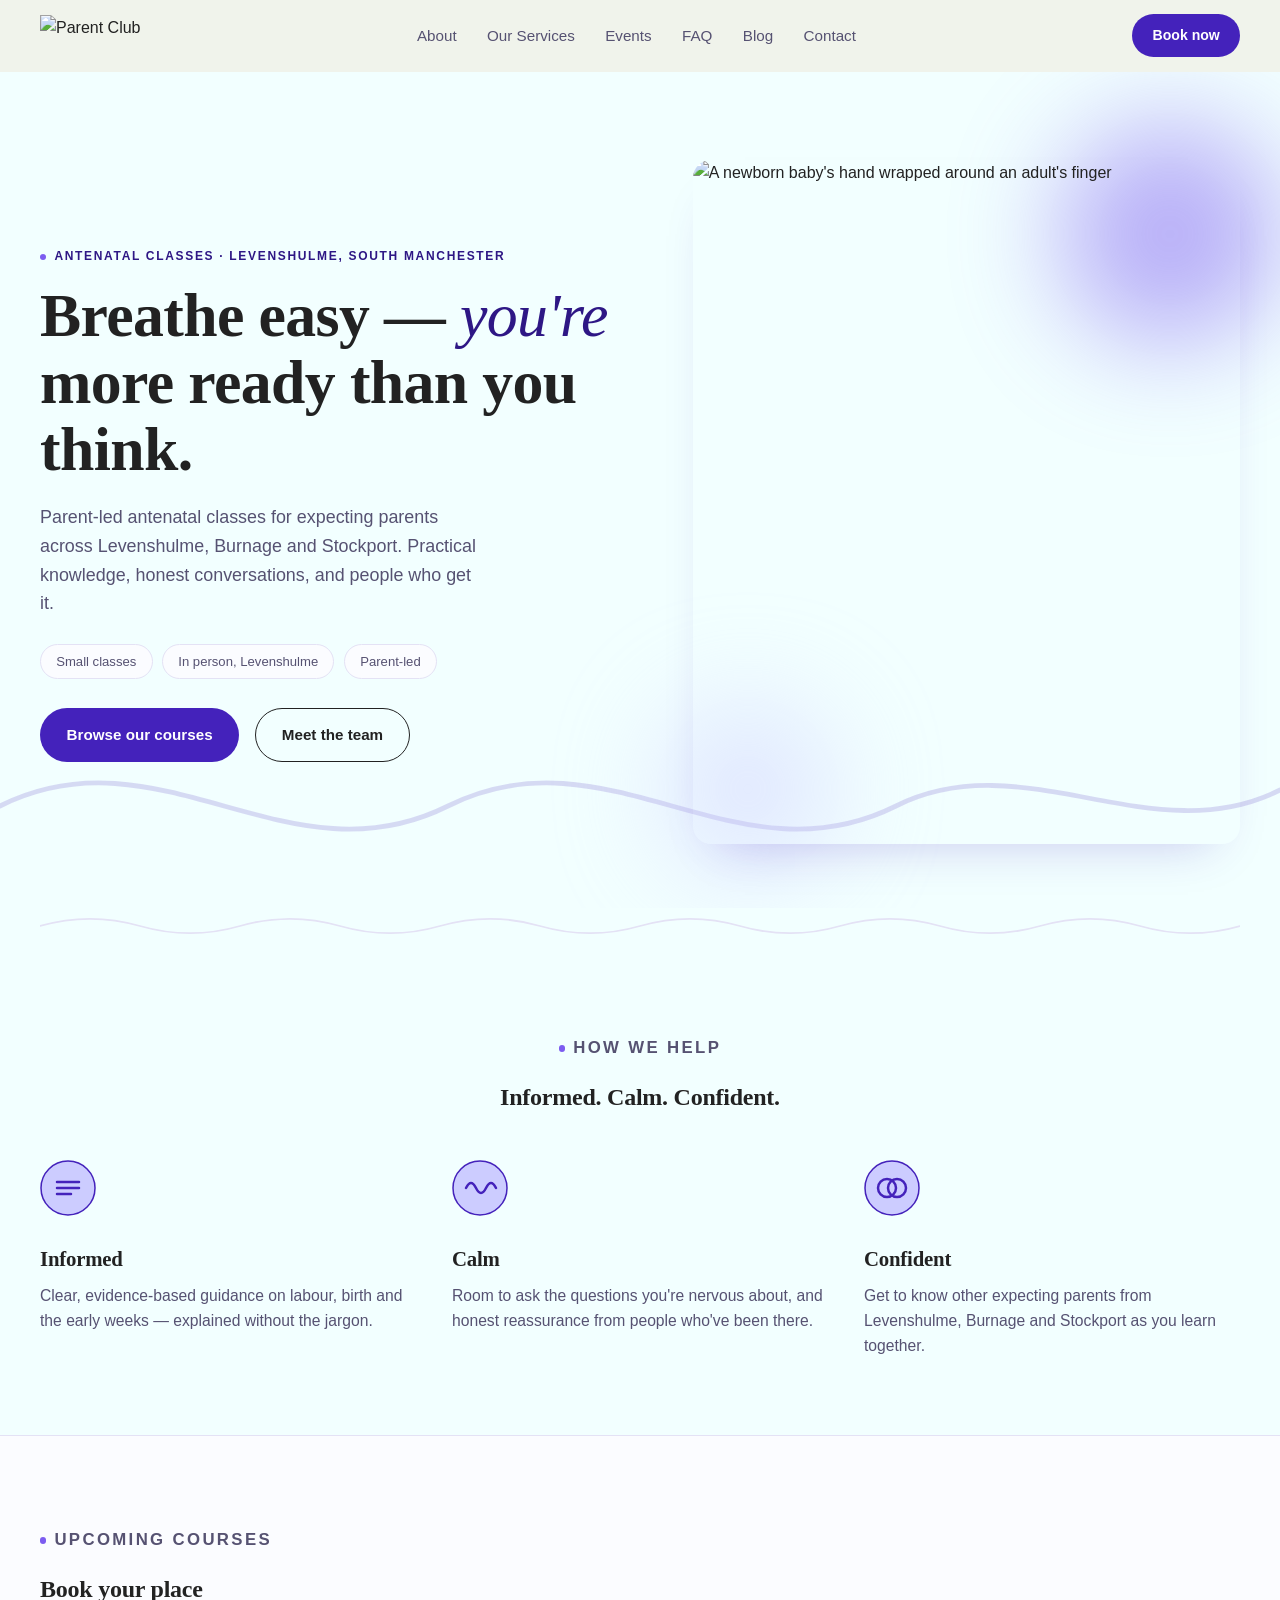
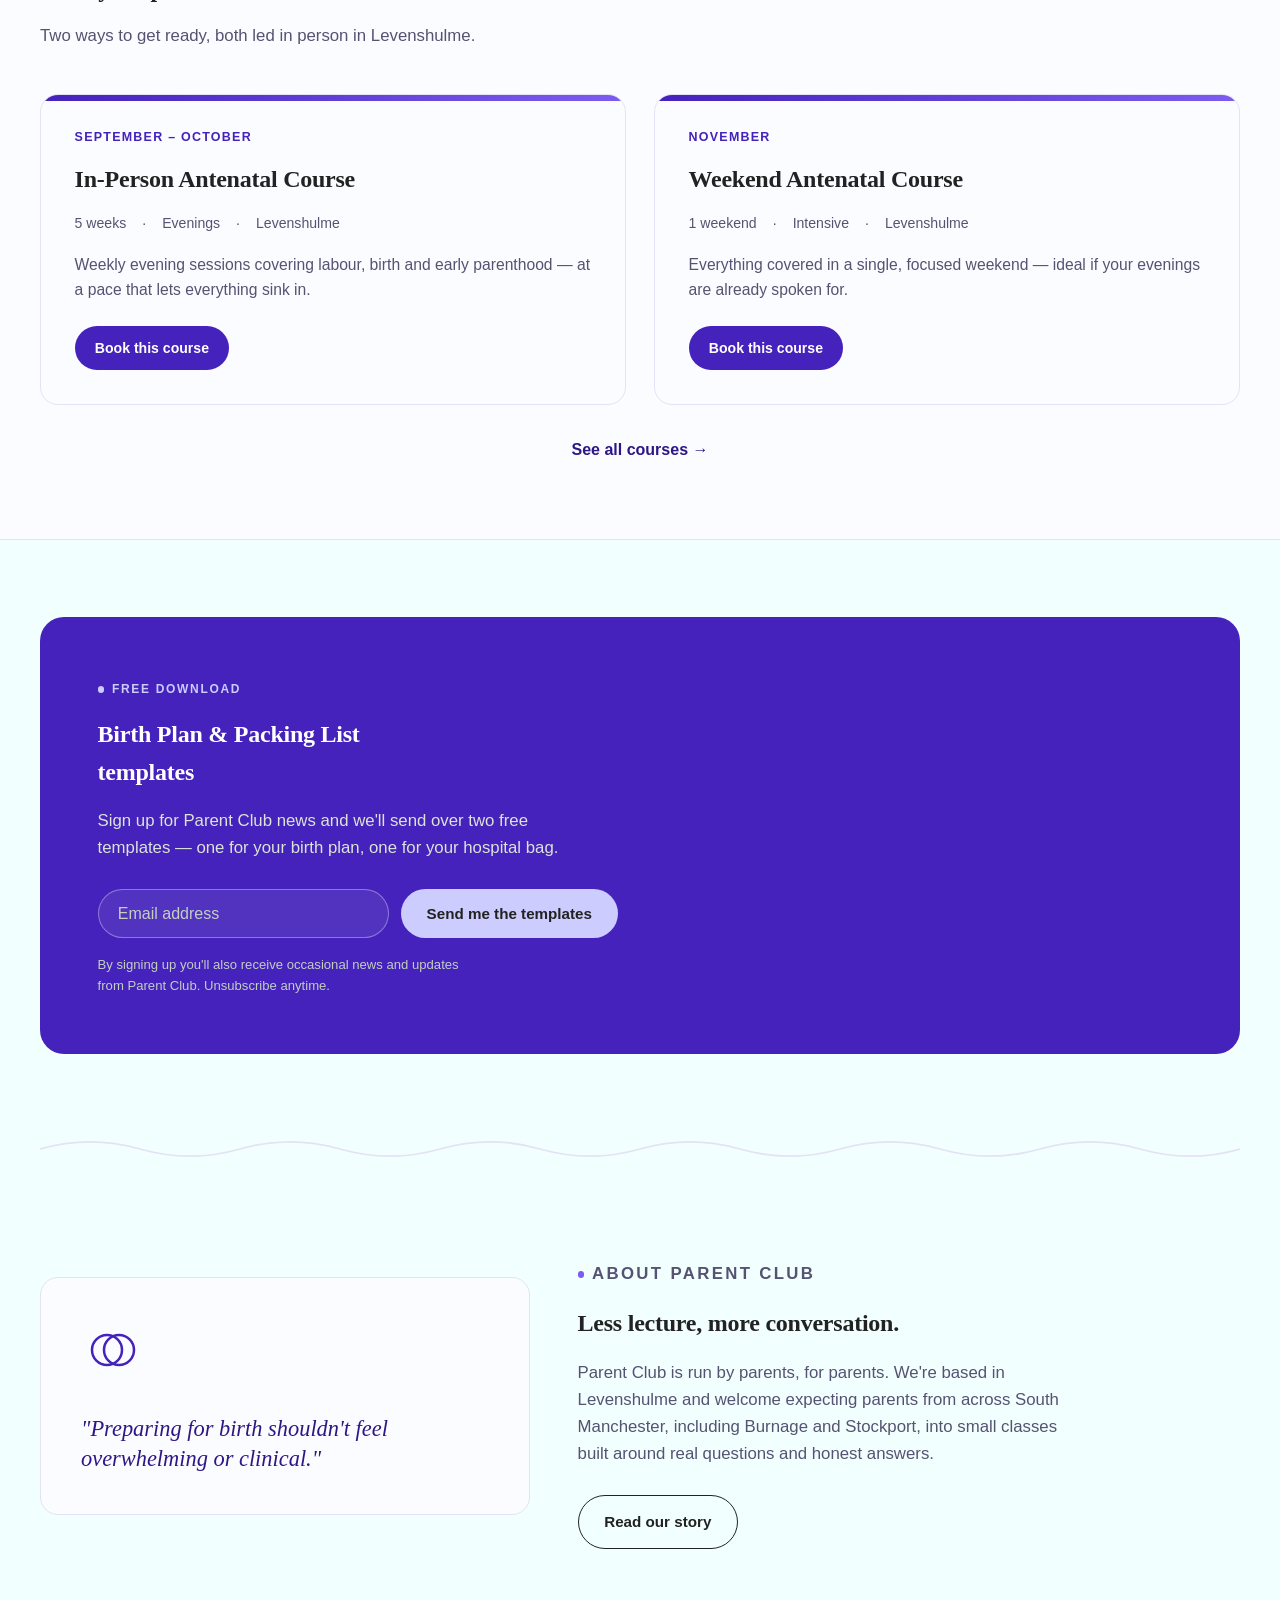
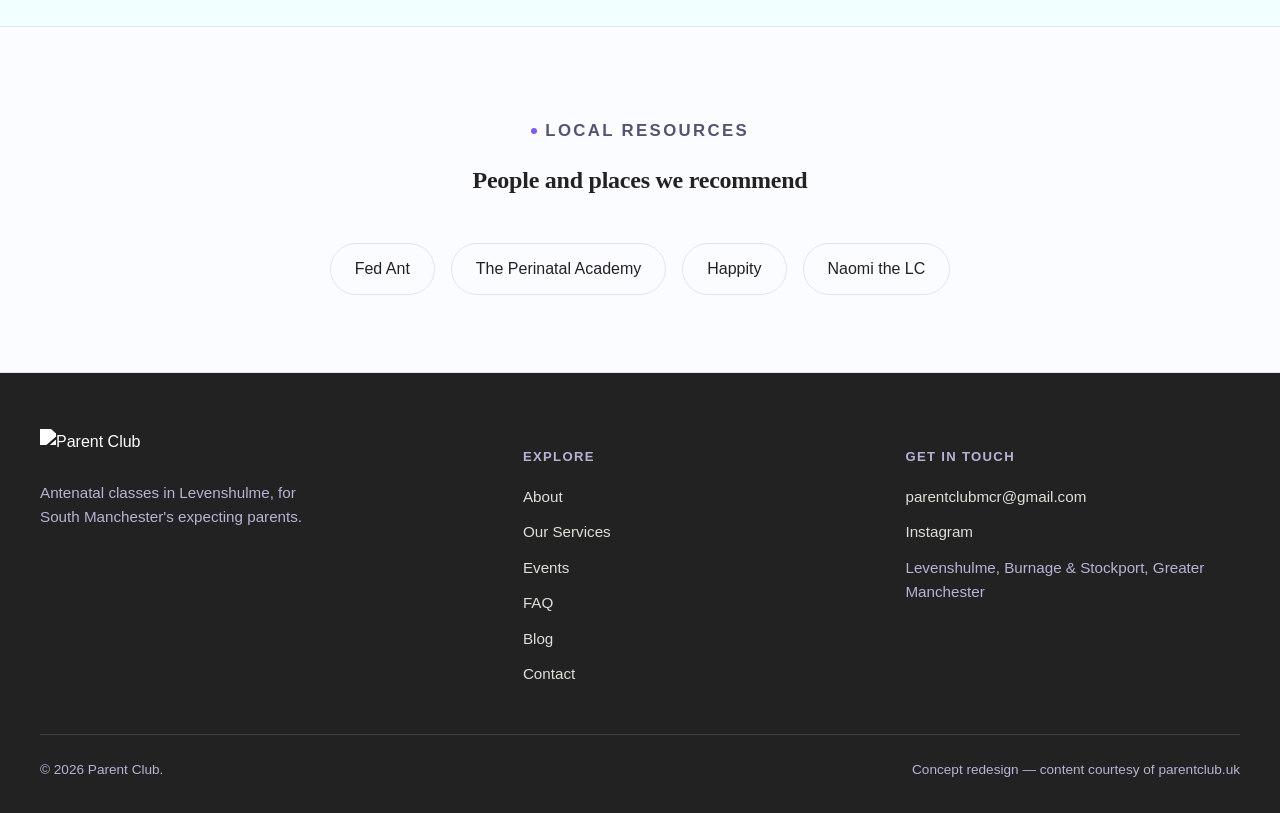
==== index.html @ 77a86bfe "Add files via upload" ====
<!DOCTYPE html>
<html lang="en-GB">
<head>
<meta charset="UTF-8">
<meta name="viewport" content="width=device-width, initial-scale=1.0">
<title>Parent Club — Antenatal Classes in Levenshulme, Manchester</title>
<meta name="description" content="Parent-led antenatal classes in Levenshulme for expecting parents across South Manchester.">
<meta name="theme-color" content="#4422bb">
<link rel="icon" href="data:image/svg+xml,%3Csvg xmlns='http://www.w3.org/2000/svg' viewBox='0 0 32 32'%3E%3Ccircle cx='16' cy='16' r='15' fill='%234422bb'/%3E%3Ccircle cx='13' cy='16' r='6' fill='none' stroke='%23ccccff' stroke-width='2'/%3E%3Ccircle cx='19' cy='16' r='6' fill='none' stroke='%23f2ffff' stroke-width='2'/%3E%3C/svg%3E">
<link rel="preconnect" href="https://fonts.googleapis.com">
<link rel="preconnect" href="https://fonts.gstatic.com" crossorigin>
<link href="https://fonts.googleapis.com/css2?family=Bricolage+Grotesque:opsz,wght@12..96,400..700&family=Poppins:ital,wght@0,300;0,400;0,500;0,600;0,700;1,400;1,500&display=swap" rel="stylesheet">
<link rel="stylesheet" href="styles.css">
</head>
<body>
<a class="skip-link" href="#main">Skip to content</a>
<header class="site-header">
  <div class="container nav-inner">
    <a class="brand" href="index.html" aria-label="Parent Club home">
      <img src="https://images.squarespace-cdn.com/content/v1/698c6f72ba0a43623aee7fa8/dc295fec-356e-4afd-b18a-f41611d7c1eb/Logo.png.png?format=1500w" alt="Parent Club">
    </a>
    <ul class="nav-links" id="primaryNav">
      <li><a href="about.html">About</a></li>
      <li><a href="our-services.html">Our Services</a></li>
      <li><a href="events.html">Events</a></li>
      <li><a href="faq.html">FAQ</a></li>
      <li><a href="blog.html">Blog</a></li>
      <li><a href="contact.html">Contact</a></li>
    </ul>
    <div class="nav-cta">
      <a class="btn btn-primary btn-sm" href="courses-store.html">Book now</a>
      <button class="nav-toggle" aria-expanded="false" aria-controls="primaryNav" aria-label="Toggle menu">
        <span></span><span></span><span></span>
      </button>
    </div>
  </div>
</header>
<main id="main">
<section class="hero">
    <div class="container hero-grid">
      <div>
        <p class="eyebrow">Antenatal classes · Levenshulme, South Manchester</p>
        <h1>Breathe easy — <em>you're</em> more ready than you think.</h1>
        <p class="lede">Parent-led antenatal classes for expecting parents across Levenshulme, Burnage and Stockport. Practical knowledge, honest conversations, and people who get it.</p>
        <div class="chip-row">
          <span class="chip">Small classes</span>
          <span class="chip">In person, Levenshulme</span>
          <span class="chip">Parent-led</span>
        </div>
        <div class="hero-actions">
          <a class="btn btn-primary" href="courses-store.html">Browse our courses</a>
          <a class="btn btn-outline" href="about.html">Meet the team</a>
        </div>
      </div>
      <div class="hero-visual">
        <div class="blob rose" aria-hidden="true"></div>
        <div class="blob honey" aria-hidden="true"></div>
        <img src="https://images.squarespace-cdn.com/content/v1/698c6f72ba0a43623aee7fa8/1779284541306-K4KDF7LG4QS9HGSPHDN7/unsplash-image-5zp0jym2w9M.jpg" alt="A newborn baby's hand wrapped around an adult's finger">
      </div>
    </div>
    <svg class="hero-wave" viewBox="0 0 800 160" preserveAspectRatio="none" aria-hidden="true">
      <path d="M0,90 C100,40 180,140 280,90 C380,40 460,140 560,90 C640,50 720,120 800,80" stroke="currentColor" stroke-width="3" fill="none" stroke-linecap="round"/>
    </svg>
  </section>

  <div class="wave-divider container" aria-hidden="true">
    <svg viewBox="0 0 1440 40" preserveAspectRatio="none"><path d="M0,20 Q60,4 120,20 T240,20 T360,20 T480,20 T600,20 T720,20 T840,20 T960,20 T1080,20 T1200,20 T1320,20 T1440,20" stroke="var(--line)" stroke-width="2" fill="none" stroke-linecap="round"/></svg>
  </div>

  <section class="section values-section">
    <div class="container">
      <div class="section-head center">
        <p class="eyebrow">How we help</p>
        <h2>Informed. Calm. Confident.</h2>
      </div>
      <div class="values">
        <div class="value-card reveal">
          <svg class="value-icon" viewBox="0 0 56 56" aria-hidden="true"><circle cx="28" cy="28" r="27" fill="var(--pine-tint)" stroke="var(--pine)" stroke-width="1.5"/><line x1="17" y1="22" x2="39" y2="22" stroke="var(--pine)" stroke-width="2.5" stroke-linecap="round"/><line x1="17" y1="28" x2="39" y2="28" stroke="var(--pine)" stroke-width="2.5" stroke-linecap="round"/><line x1="17" y1="34" x2="31" y2="34" stroke="var(--pine)" stroke-width="2.5" stroke-linecap="round"/></svg>
          <h3>Informed</h3>
          <p>Clear, evidence-based guidance on labour, birth and the early weeks — explained without the jargon.</p>
        </div>
        <div class="value-card reveal">
          <svg class="value-icon" viewBox="0 0 56 56" aria-hidden="true"><circle cx="28" cy="28" r="27" fill="var(--pine-tint)" stroke="var(--pine)" stroke-width="1.5"/><path d="M14 28 Q19 18 24 28 T34 28 T44 28" stroke="var(--pine)" stroke-width="2.5" fill="none" stroke-linecap="round" stroke-linejoin="round"/></svg>
          <h3>Calm</h3>
          <p>Room to ask the questions you're nervous about, and honest reassurance from people who've been there.</p>
        </div>
        <div class="value-card reveal">
          <svg class="value-icon" viewBox="0 0 56 56" aria-hidden="true"><circle cx="28" cy="28" r="27" fill="var(--pine-tint)" stroke="var(--pine)" stroke-width="1.5"/><circle cx="23" cy="28" r="9" fill="none" stroke="var(--pine)" stroke-width="2.5"/><circle cx="33" cy="28" r="9" fill="none" stroke="var(--rose-deep)" stroke-width="2.5"/></svg>
          <h3>Confident</h3>
          <p>Get to know other expecting parents from Levenshulme, Burnage and Stockport as you learn together.</p>
        </div>
      </div>
    </div>
  </section>

  <section class="section courses-section" style="background:var(--paper-card); border-block:1px solid var(--line);">
    <div class="container">
      <div class="section-head">
        <p class="eyebrow">Upcoming courses</p>
        <h2>Book your place</h2>
        <p>Two ways to get ready, both led in person in Levenshulme.</p>
      </div>
      <div class="courses-grid">
        <div class="course-card reveal">
          <span class="course-date">September – October</span>
          <h3>In-Person Antenatal Course</h3>
          <div class="course-meta">
            <span>5 weeks</span><span>·</span><span>Evenings</span><span>·</span><span>Levenshulme</span>
          </div>
          <p class="desc">Weekly evening sessions covering labour, birth and early parenthood — at a pace that lets everything sink in.</p>
          <a class="btn btn-primary btn-sm" href="courses-store.html">Book this course</a>
        </div>
        <div class="course-card reveal">
          <span class="course-date">November</span>
          <h3>Weekend Antenatal Course</h3>
          <div class="course-meta">
            <span>1 weekend</span><span>·</span><span>Intensive</span><span>·</span><span>Levenshulme</span>
          </div>
          <p class="desc">Everything covered in a single, focused weekend — ideal if your evenings are already spoken for.</p>
          <a class="btn btn-primary btn-sm" href="courses-store.html">Book this course</a>
        </div>
      </div>
      <p class="see-all"><a href="courses-store.html">See all courses →</a></p>
    </div>
  </section>

  <section class="section">
    <div class="container">
      <div class="template-panel reveal">
        <p class="eyebrow">Free download</p>
        <h2>Birth Plan &amp; Packing List templates</h2>
        <p class="desc">Sign up for Parent Club news and we'll send over two free templates — one for your birth plan, one for your hospital bag.</p>
        <form class="template-form" id="templateForm">
          <label for="email" class="visually-hidden" style="position:absolute;left:-9999px;">Email address</label>
          <input type="email" id="email" name="email" placeholder="Email address" required>
          <button type="submit" class="btn">Send me the templates</button>
        </form>
        <p class="form-note" id="formNote">By signing up you'll also receive occasional news and updates from Parent Club. Unsubscribe anytime.</p>
        <p class="form-success" id="formSuccess" hidden>Thanks — check your inbox for the templates!</p>
      </div>
    </div>
  </section>

  <div class="wave-divider container" aria-hidden="true">
    <svg viewBox="0 0 1440 40" preserveAspectRatio="none"><path d="M0,20 Q60,4 120,20 T240,20 T360,20 T480,20 T600,20 T720,20 T840,20 T960,20 T1080,20 T1200,20 T1320,20 T1440,20" stroke="var(--line)" stroke-width="2" fill="none" stroke-linecap="round"/></svg>
  </div>

  <section class="section about-section">
    <div class="container about-grid">
      <div class="about-panel reveal">
        <svg class="rings" viewBox="0 0 64 64" aria-hidden="true"><circle cx="26" cy="32" r="15" fill="none" stroke="var(--pine)" stroke-width="2.5"/><circle cx="38" cy="32" r="15" fill="none" stroke="var(--rose-deep)" stroke-width="2.5"/></svg>
        <p class="pull">"Preparing for birth shouldn't feel overwhelming or clinical."</p>
      </div>
      <div class="about-copy reveal">
        <p class="eyebrow">About Parent Club</p>
        <h2>Less lecture, more conversation.</h2>
        <p>Parent Club is run by parents, for parents. We're based in Levenshulme and welcome expecting parents from across South Manchester, including Burnage and Stockport, into small classes built around real questions and honest answers.</p>
        <a class="btn btn-outline" href="about.html">Read our story</a>
      </div>
    </div>
  </section>

  <section class="section resources-section" style="background:var(--paper-card); border-block:1px solid var(--line);">
    <div class="container">
      <div class="section-head center">
        <p class="eyebrow">Local resources</p>
        <h2>People and places we recommend</h2>
      </div>
      <div class="resource-list">
        <a class="resource-chip" href="https://www.fedant.org/" target="_blank" rel="noopener noreferrer">Fed Ant</a>
        <a class="resource-chip" href="https://www.theperinatalacademy.co.uk/" target="_blank" rel="noopener noreferrer">The Perinatal Academy</a>
        <a class="resource-chip" href="https://www.happity.co.uk/" target="_blank" rel="noopener noreferrer">Happity</a>
        <a class="resource-chip" href="https://www.naomithelc.com" target="_blank" rel="noopener noreferrer">Naomi the LC</a>
      </div>
    </div>
  </section>
</main>
<footer>
  <div class="container footer-grid">
    <div class="footer-brand">
      <img src="https://images.squarespace-cdn.com/content/v1/698c6f72ba0a43623aee7fa8/dc295fec-356e-4afd-b18a-f41611d7c1eb/Logo.png.png?format=1500w" alt="Parent Club">
      <p>Antenatal classes in Levenshulme, for South Manchester's expecting parents.</p>
    </div>
    <div>
      <h4>Explore</h4>
      <div class="flinks">
        <a href="about.html">About</a>
        <a href="our-services.html">Our Services</a>
        <a href="events.html">Events</a>
        <a href="faq.html">FAQ</a>
        <a href="blog.html">Blog</a>
        <a href="contact.html">Contact</a>
      </div>
    </div>
    <div>
      <h4>Get in touch</h4>
      <div class="flinks">
        <a href="mailto:parentclubmcr@gmail.com">parentclubmcr@gmail.com</a>
        <a href="https://www.instagram.com/parentclub_/" target="_blank" rel="noopener noreferrer">Instagram</a>
        <span style="color:var(--footer-muted); font-size:.95rem;">Levenshulme, Burnage &amp; Stockport, Greater Manchester</span>
      </div>
    </div>
  </div>
  <div class="container footer-bottom">
    <span>&copy; 2026 Parent Club.</span>
    <span>Concept redesign &mdash; content courtesy of parentclub.uk</span>
  </div>
</footer>
<script>
(function(){
  document.documentElement.classList.add('js');
  var header=document.querySelector('.site-header');
  if(header){ var onScroll=function(){ header.classList.toggle('scrolled', window.scrollY>8); }; onScroll(); window.addEventListener('scroll',onScroll,{passive:true}); }
  var toggle=document.querySelector('.nav-toggle'), nav=document.getElementById('primaryNav');
  if(toggle&&nav){ toggle.addEventListener('click',function(){ var open=nav.classList.toggle('open'); toggle.setAttribute('aria-expanded',open?'true':'false'); });
    nav.querySelectorAll('a').forEach(function(a){ a.addEventListener('click',function(){ nav.classList.remove('open'); toggle.setAttribute('aria-expanded','false'); }); }); }
  var revealEls=document.querySelectorAll('.reveal');
  if(revealEls.length){ if('IntersectionObserver' in window){ var io=new IntersectionObserver(function(entries){ entries.forEach(function(e){ if(e.isIntersecting){ e.target.classList.add('is-visible'); io.unobserve(e.target); } }); },{threshold:.15}); revealEls.forEach(function(el){ io.observe(el); }); } else { revealEls.forEach(function(el){ el.classList.add('is-visible'); }); } }
  var form=document.getElementById('templateForm');
  if(form){ form.addEventListener('submit',function(ev){ ev.preventDefault(); var email=document.getElementById('email'); if(!email.checkValidity()){ email.reportValidity(); return; } form.hidden=true; var n=document.getElementById('formNote'), su=document.getElementById('formSuccess'); if(n)n.hidden=true; if(su)su.hidden=false; }); }
  var cform=document.getElementById('contactForm');
  if(cform){ cform.addEventListener('submit',function(ev){ ev.preventDefault(); cform.hidden=true; var cs=document.getElementById('contactSuccess'); if(cs)cs.hidden=false; }); }
})();
</script>
</body>
</html>
---- styles.css ----
:root{
    --paper:#F2FFFF;
    --paper-card:#FBFCFF;
    --ink:#222222;
    --ink-soft:#565272;
    --pine:#4422BB;
    --pine-dark:#2E1785;
    --pine-tint:#CCCCFF;
    --rose:#7C5CF0;
    --rose-deep:#4422BB;
    --honey:#CCCCFF;
    --line:#E4E2F5;
    --footer-muted:#B7B3D6;
    --radius:18px;
    --shadow:0 24px 48px -28px rgba(68,34,187,.28);
    --ease:cubic-bezier(.22,.61,.36,1);
  }

  *,*::before,*::after{ box-sizing:border-box; }
  html{ scroll-behavior:smooth; }
  body{
    margin:0; background:var(--paper); color:var(--ink);
    font-family:'Work Sans',sans-serif; line-height:1.6;
    -webkit-font-smoothing:antialiased;
  }
  img{ max-width:100%; display:block; }
  a{ color:inherit; }
  button{ font-family:inherit; }
  h1,h2,h3{ font-family:'Fraunces',serif; margin:0; color:var(--ink); font-weight:600; letter-spacing:-0.01em; }
  p{ margin:0; }
  ul{ margin:0; padding:0; list-style:none; }

  .skip-link{ position:absolute; left:1rem; top:-60px; background:var(--pine); color:#fff; padding:.75rem 1.25rem; border-radius:8px; z-index:100; transition:top .25s var(--ease); }
  .skip-link:focus{ top:1rem; }

  :focus-visible{ outline:3px solid var(--rose-deep); outline-offset:3px; }

  .container{ width:min(1200px, calc(100% - 3rem)); margin-inline:auto; }
  .section{ padding-block:clamp(3rem,6vw,6rem); }
  .section-head{ max-width:640px; margin-bottom:2.75rem; }
  .section-head p{ color:var(--ink-soft); font-size:1.05rem; margin-top:.9rem; }
  .section-head.center{ margin-inline:auto; text-align:center; }

  .eyebrow{ text-transform:uppercase; letter-spacing:.14em; font-size:.75rem; font-weight:600; color:var(--pine-dark); display:inline-flex; align-items:center; gap:.5rem; margin-bottom:1rem; }
  .eyebrow::before{ content:''; width:.4rem; height:.4rem; border-radius:50%; background:var(--rose); display:inline-block; }

  .btn{ display:inline-flex; align-items:center; gap:.5rem; padding:.85rem 1.6rem; border-radius:999px; font-weight:600; font-size:.95rem; text-decoration:none; border:1px solid transparent; cursor:pointer; transition:transform .25s var(--ease), box-shadow .25s var(--ease), background-color .25s var(--ease), color .25s var(--ease); white-space:nowrap; }
  .btn-primary{ background:var(--pine); color:#fff; box-shadow:var(--shadow); }
  .btn-primary:hover{ background:var(--pine-dark); transform:translateY(-2px); }
  .btn-outline{ background:transparent; border-color:var(--ink); color:var(--ink); }
  .btn-outline:hover{ background:var(--ink); color:var(--paper); transform:translateY(-2px); }
  .btn-sm{ padding:.6rem 1.2rem; font-size:.88rem; }

  /* Header */
  .site-header{ position:sticky; top:0; z-index:50; background:rgba(239,242,233,.88); backdrop-filter:blur(8px); border-bottom:1px solid transparent; transition:box-shadow .3s var(--ease), border-color .3s var(--ease); }
  .site-header.scrolled{ box-shadow:0 8px 24px -18px rgba(38,35,30,.4); border-color:var(--line); }
  .nav-inner{ display:flex; align-items:center; justify-content:space-between; gap:1.5rem; padding-block:.85rem; }
  .brand{ display:flex; align-items:center; text-decoration:none; flex-shrink:0; }
  .brand img{ height:40px; width:auto; }
  .nav-links{ display:flex; align-items:center; gap:1.9rem; }
  .nav-links a{ text-decoration:none; font-size:.95rem; font-weight:500; color:var(--ink-soft); }
  .nav-links a:hover{ color:var(--pine-dark); }
  .nav-cta{ display:flex; align-items:center; gap:.75rem; flex-shrink:0; }
  .nav-toggle{ display:none; background:none; border:none; padding:.5rem; cursor:pointer; }
  .nav-toggle span{ display:block; width:22px; height:2px; margin:4px 0; background:var(--ink); border-radius:2px; transition:transform .25s var(--ease), opacity .25s var(--ease); }
  .nav-toggle[aria-expanded="true"] span:nth-child(1){ transform:translateY(6px) rotate(45deg); }
  .nav-toggle[aria-expanded="true"] span:nth-child(2){ opacity:0; }
  .nav-toggle[aria-expanded="true"] span:nth-child(3){ transform:translateY(-6px) rotate(-45deg); }

  /* Hero */
  .hero{ position:relative; overflow:hidden; padding-block:clamp(3rem,8vw,5.5rem) clamp(2.5rem,6vw,4rem); }
  .hero-grid{ position:relative; z-index:2; display:grid; grid-template-columns:1.05fr .95fr; gap:3rem; align-items:center; }
  .hero h1{ font-size:clamp(2.3rem,3.2vw + 1.3rem,4rem); line-height:1.08; }
  .hero h1 em{ font-style:italic; color:var(--pine-dark); font-weight:500; }
  .hero .lede{ font-size:1.12rem; color:var(--ink-soft); max-width:44ch; margin-block:1.3rem 1.6rem; }
  .chip-row{ display:flex; gap:.6rem; flex-wrap:wrap; margin-bottom:1.8rem; }
  .chip{ background:var(--paper-card); border:1px solid var(--line); padding:.4rem .95rem; border-radius:999px; font-size:.82rem; color:var(--ink-soft); }
  .hero-actions{ display:flex; gap:1rem; flex-wrap:wrap; }
  .hero-visual{ position:relative; }
  .hero-visual img{ border-radius:var(--radius); box-shadow:var(--shadow); position:relative; z-index:2; aspect-ratio:4/5; object-fit:cover; width:100%; }
  .blob{ position:absolute; border-radius:50%; filter:blur(55px); opacity:.5; z-index:1; }
  .blob.rose{ background:var(--rose); width:220px; height:220px; top:-36px; right:-40px; }
  .blob.honey{ background:var(--honey); width:170px; height:170px; bottom:-30px; left:-30px; }
  .hero-wave{ position:absolute; left:0; right:0; bottom:-10px; width:100%; height:auto; color:var(--pine); opacity:.16; z-index:1; }
  @media (prefers-reduced-motion:no-preference){
    .hero-wave{ animation:breathe 6s ease-in-out infinite; transform-origin:center; }
  }
  @keyframes breathe{ 0%,100%{ transform:scaleY(1); } 50%{ transform:scaleY(1.2); } }

  .wave-divider{ line-height:0; color:var(--line); }
  .wave-divider svg{ display:block; width:100%; height:36px; }

  /* Values */
  .values{ display:grid; grid-template-columns:repeat(3,1fr); gap:2.25rem; }
  .value-icon{ width:56px; height:56px; margin-bottom:1.1rem; }
  .value-card h3{ font-size:1.3rem; margin-bottom:.5rem; }
  .value-card p{ color:var(--ink-soft); font-size:.98rem; }

  /* Courses */
  .courses-grid{ display:grid; grid-template-columns:repeat(2,1fr); gap:1.75rem; margin-bottom:2rem; }
  .course-card{ background:var(--paper-card); border:1px solid var(--line); border-radius:var(--radius); padding:2.1rem; position:relative; overflow:hidden; transition:transform .3s var(--ease), box-shadow .3s var(--ease); }
  .course-card::before{ content:''; position:absolute; top:0; left:0; right:0; height:6px; background:linear-gradient(90deg,var(--pine),var(--rose)); }
  .course-card:hover{ transform:translateY(-6px); box-shadow:var(--shadow); }
  .course-date{ font-size:.78rem; text-transform:uppercase; letter-spacing:.1em; color:var(--rose-deep); font-weight:700; margin-bottom:.75rem; display:block; }
  .course-card h3{ font-size:1.5rem; margin-bottom:.85rem; }
  .course-meta{ display:flex; gap:1rem; color:var(--ink-soft); font-size:.88rem; margin-block:0 1.1rem; flex-wrap:wrap; }
  .course-card .desc{ color:var(--ink-soft); font-size:.98rem; margin-bottom:1.5rem; }
  .see-all{ text-align:center; }
  .see-all a{ font-weight:600; text-decoration:none; color:var(--pine-dark); }
  .see-all a:hover{ text-decoration:underline; }

  /* Templates / lead magnet */
  .template-panel{ background:var(--pine); color:#fff; border-radius:calc(var(--radius) + 6px); padding:clamp(2.4rem,5vw,3.6rem); }
  .template-panel .eyebrow{ color:var(--honey); }
  .template-panel .eyebrow::before{ background:var(--honey); }
  .template-panel h2{ color:#fff; max-width:26ch; }
  .template-panel p.desc{ color:#DCE3D8; max-width:52ch; margin-top:1rem; font-size:1.05rem; }
  .template-form{ display:flex; gap:.75rem; margin-block:1.75rem 1rem; flex-wrap:wrap; max-width:520px; }
  .template-form input{ flex:1 1 230px; padding:.9rem 1.2rem; border-radius:999px; border:1px solid rgba(255,255,255,.35); background:rgba(255,255,255,.08); color:#fff; font-size:1rem; }
  .template-form input::placeholder{ color:#C3CFC1; }
  .template-form button{ background:var(--honey); color:var(--ink); border:none; }
  .template-form button:hover{ background:#e6b45c; }
  .form-note{ font-size:.82rem; color:#C3CFC1; max-width:52ch; }
  .form-success{ font-size:1.05rem; font-weight:600; color:var(--honey); }

  /* About */
  .about-grid{ display:grid; grid-template-columns:.85fr 1.15fr; gap:3rem; align-items:center; }
  .about-panel{ background:var(--paper-card); border:1px solid var(--line); border-radius:var(--radius); padding:2.5rem; }
  .about-panel .rings{ width:64px; height:64px; margin-bottom:1.5rem; }
  .about-panel .pull{ font-family:'Fraunces',serif; font-style:italic; font-size:1.4rem; line-height:1.35; color:var(--pine-dark); }
  .about-copy p{ color:var(--ink-soft); font-size:1.05rem; margin-top:1.1rem; max-width:52ch; }
  .about-copy .btn{ margin-top:1.75rem; }

  /* Resources */
  .resource-list{ display:flex; flex-wrap:wrap; gap:1rem; justify-content:center; }
  .resource-chip{ padding:.75rem 1.5rem; border:1px solid var(--line); border-radius:999px; text-decoration:none; color:var(--ink); font-weight:500; background:var(--paper-card); transition:border-color .25s var(--ease), color .25s var(--ease), transform .25s var(--ease); }
  .resource-chip:hover{ border-color:var(--pine); color:var(--pine-dark); transform:translateY(-2px); }

  /* Footer */
  footer{ background:var(--ink); color:var(--paper); padding-block:3.5rem 2rem; }
  .footer-grid{ display:grid; grid-template-columns:1.3fr 1fr 1fr; gap:3rem; }
  .footer-brand img{ height:36px; margin-bottom:1rem; filter:brightness(0) invert(1); }
  .footer-brand p{ color:var(--footer-muted); max-width:34ch; font-size:.95rem; }
  footer h4{ font-family:'Work Sans',sans-serif; font-size:.82rem; text-transform:uppercase; letter-spacing:.1em; color:var(--footer-muted); margin-bottom:1.1rem; }
  footer .flinks{ display:flex; flex-direction:column; gap:.7rem; }
  footer a{ text-decoration:none; color:#DCE0D6; font-size:.95rem; }
  footer a:hover{ color:#fff; }
  .footer-bottom{ margin-top:3rem; padding-top:1.5rem; border-top:1px solid rgba(239,242,233,.15); display:flex; justify-content:space-between; flex-wrap:wrap; gap:.75rem; font-size:.85rem; color:var(--footer-muted); }

  /* Reveal on scroll */
  .js .reveal{ opacity:0; transform:translateY(18px); transition:opacity .7s var(--ease), transform .7s var(--ease); }
  .js .reveal.is-visible{ opacity:1; transform:none; }
  @media (prefers-reduced-motion:reduce){
    .js .reveal{ opacity:1; transform:none; transition:none; }
    html{ scroll-behavior:auto; }
  }

  @media (max-width:860px){
    .nav-links{ position:fixed; inset:64px 1rem auto 1rem; background:var(--paper-card); border:1px solid var(--line); border-radius:var(--radius); flex-direction:column; align-items:flex-start; padding:1.5rem; gap:1rem; box-shadow:var(--shadow); transform:translateY(-14px); opacity:0; pointer-events:none; transition:transform .3s var(--ease), opacity .3s var(--ease); }
    .nav-links.open{ transform:translateY(0); opacity:1; pointer-events:auto; }
    .nav-toggle{ display:inline-flex; flex-direction:column; }
    .hero-grid{ grid-template-columns:1fr; }
    .hero-visual{ order:-1; max-width:360px; margin-inline:auto; }
    .values{ grid-template-columns:1fr; }
    .courses-grid{ grid-template-columns:1fr; }
    .about-grid{ grid-template-columns:1fr; }
    .footer-grid{ grid-template-columns:1fr; gap:2.25rem; }
  }

/* ---- Interior page additions ---- */
.page-hero{ padding-block:clamp(2.5rem,6vw,4.5rem) clamp(1.5rem,4vw,2.5rem); text-align:center; }
.page-hero .eyebrow{ justify-content:center; }
.page-hero h1{ font-size:clamp(2.1rem,2.4vw+1.4rem,3.4rem); line-height:1.1; }
.page-hero p.lede{ color:var(--ink-soft); font-size:1.12rem; max-width:60ch; margin:1.1rem auto 0; }
.prose{ max-width:70ch; }
.prose p{ color:var(--ink-soft); font-size:1.05rem; margin-top:1.2rem; }
.prose h2{ margin-top:2.4rem; font-size:1.6rem; }
.prose h3{ margin-top:1.8rem; font-size:1.25rem; }
.grid-2{ display:grid; grid-template-columns:repeat(2,1fr); gap:1.75rem; }
.grid-3{ display:grid; grid-template-columns:repeat(3,1fr); gap:1.75rem; }
.info-card{ background:var(--paper-card); border:1px solid var(--line); border-radius:var(--radius); padding:2rem; }
.info-card h3{ font-size:1.3rem; margin-bottom:.6rem; }
.info-card p{ color:var(--ink-soft); font-size:.98rem; }
.blog-card{ background:var(--paper-card); border:1px solid var(--line); border-radius:var(--radius); overflow:hidden; display:flex; flex-direction:column; transition:transform .3s var(--ease), box-shadow .3s var(--ease); }
.blog-card:hover{ transform:translateY(-6px); box-shadow:var(--shadow); }
.blog-card .body{ padding:1.7rem; display:flex; flex-direction:column; gap:.6rem; flex:1; }
.blog-card .tag{ font-size:.74rem; text-transform:uppercase; letter-spacing:.1em; font-weight:700; color:var(--rose-deep); }
.blog-card h3{ font-size:1.25rem; }
.blog-card p{ color:var(--ink-soft); font-size:.95rem; }
.blog-card .read{ margin-top:auto; font-weight:600; color:var(--rose-deep); text-decoration:none; font-size:.92rem; }
.faq-item{ border:1px solid var(--line); border-radius:14px; background:var(--paper-card); margin-bottom:.9rem; overflow:hidden; }
.faq-item summary{ cursor:pointer; list-style:none; padding:1.15rem 1.4rem; font-weight:600; font-size:1.05rem; display:flex; justify-content:space-between; align-items:center; gap:1rem; }
.faq-item summary::-webkit-details-marker{ display:none; }
.faq-item summary::after{ content:'+'; font-size:1.4rem; color:var(--rose-deep); transition:transform .25s var(--ease); }
.faq-item[open] summary::after{ transform:rotate(45deg); }
.faq-item .answer{ padding:0 1.4rem 1.25rem; color:var(--ink-soft); }
.contact-grid{ display:grid; grid-template-columns:1fr 1fr; gap:3rem; align-items:start; }
.contact-form{ display:grid; gap:1rem; }
.contact-form label{ font-weight:500; font-size:.92rem; display:grid; gap:.4rem; }
.contact-form input, .contact-form textarea{ padding:.85rem 1.1rem; border-radius:12px; border:1px solid var(--line); background:var(--paper-card); font:inherit; color:var(--ink); }
.contact-form textarea{ min-height:130px; resize:vertical; }
.contact-list{ display:grid; gap:1.2rem; }
.contact-list .row{ display:flex; gap:.9rem; align-items:flex-start; }
.contact-list .row strong{ display:block; }
.contact-list .row span{ color:var(--ink-soft); }
/* Event list */
.event-card{ background:var(--paper-card); border:1px solid var(--line); border-radius:var(--radius); padding:2.2rem; display:grid; grid-template-columns:auto 1fr; gap:1.75rem; align-items:start; }
.event-when{ text-align:center; background:var(--pine-tint); border:1px solid var(--line); border-radius:14px; padding:1rem 1.2rem; min-width:96px; }
.event-when .dow{ display:block; font-size:.75rem; text-transform:uppercase; letter-spacing:.1em; color:var(--rose-deep); font-weight:700; }
.event-when .day{ display:block; font-family:'Bricolage Grotesque',sans-serif; font-size:2rem; line-height:1; color:var(--ink); margin:.2rem 0; }
.event-when .mon{ display:block; font-size:.8rem; color:var(--ink-soft); }
.event-body h3{ font-size:1.3rem; margin-bottom:.35rem; }
.event-meta{ color:var(--ink-soft); font-size:.9rem; margin-bottom:.4rem; }
.event-body p{ color:var(--ink-soft); font-size:.98rem; }
.event-note{ display:inline-block; margin-top:1.4rem; padding:.55rem 1rem; border-radius:999px; background:var(--pine-tint); border:1px solid var(--line); color:var(--ink-soft); font-size:.9rem; }
@media (max-width:860px){
  .grid-2,.grid-3,.contact-grid{ grid-template-columns:1fr; }
  .event-card{ grid-template-columns:1fr; }
}
/* ---- Light theme accent tweaks ---- */
.event-when .day{ color:var(--pine-dark); }
.template-form button{ color:var(--ink); }
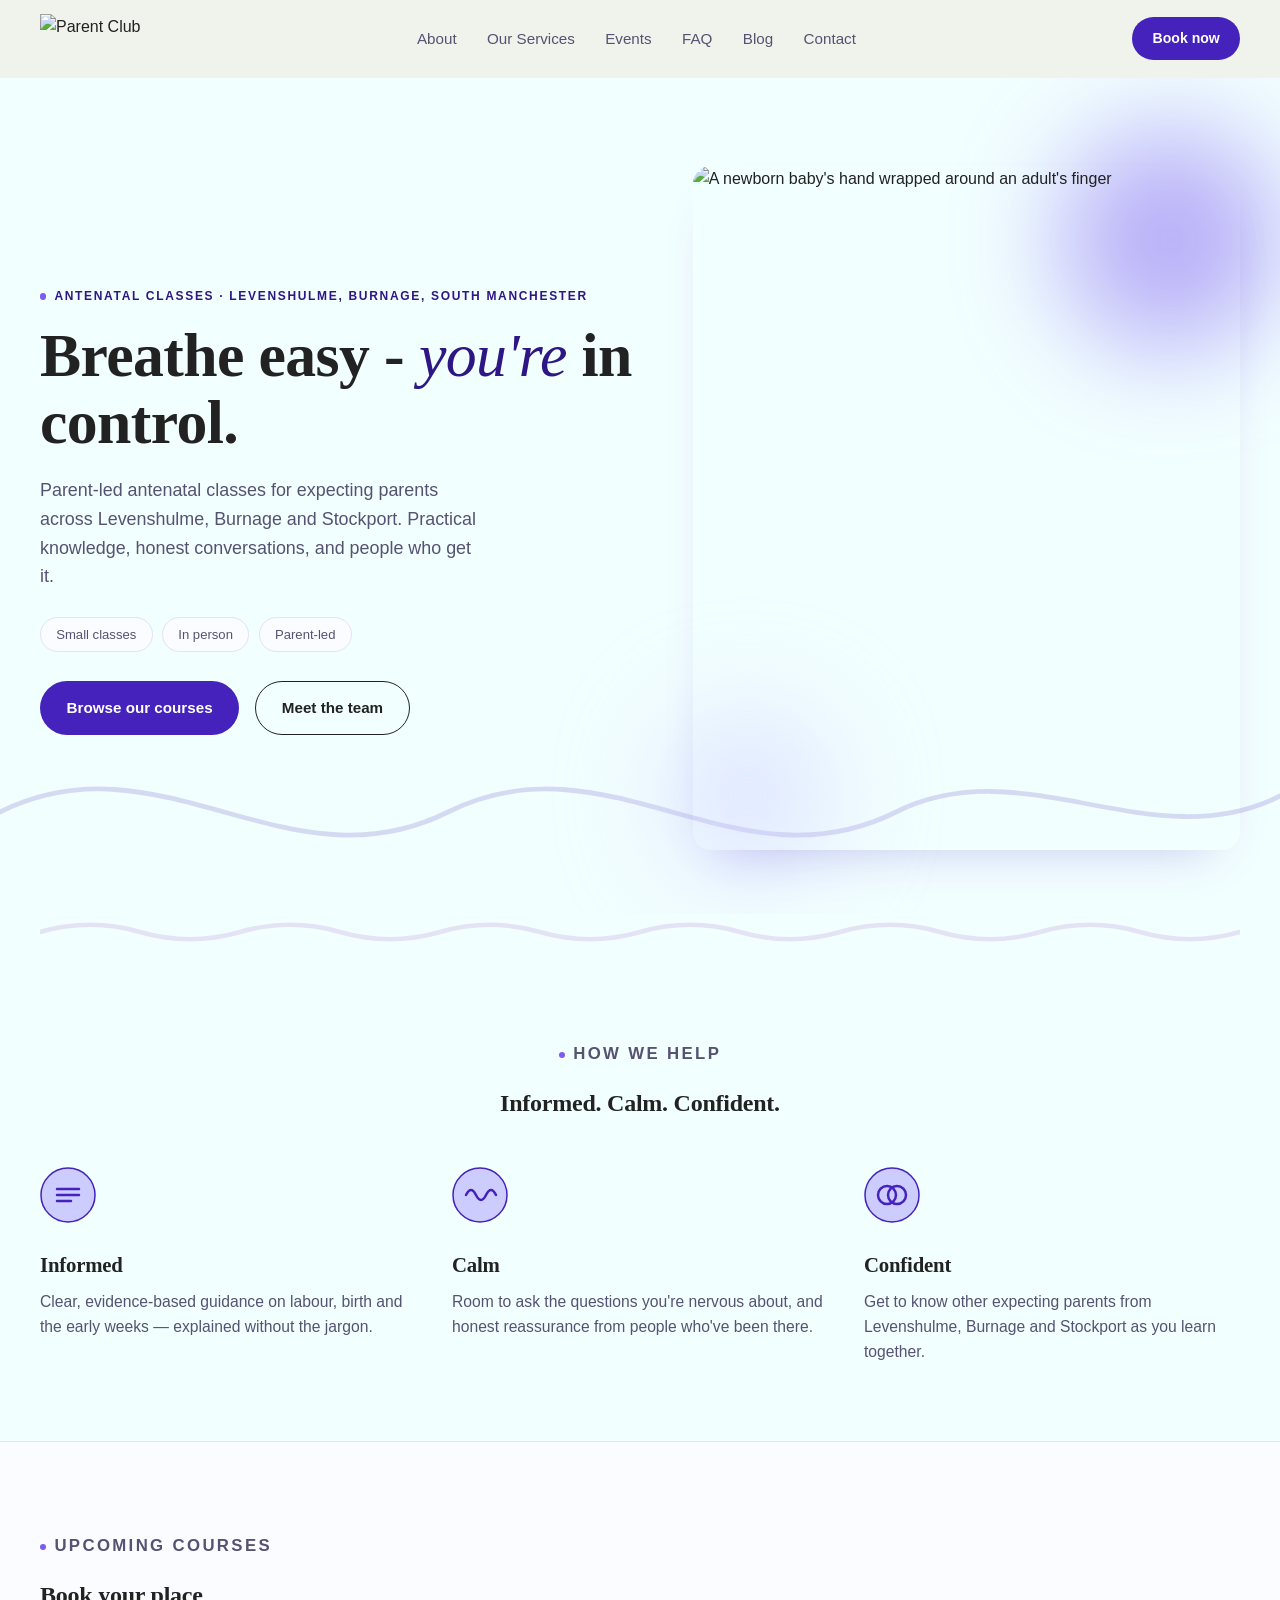
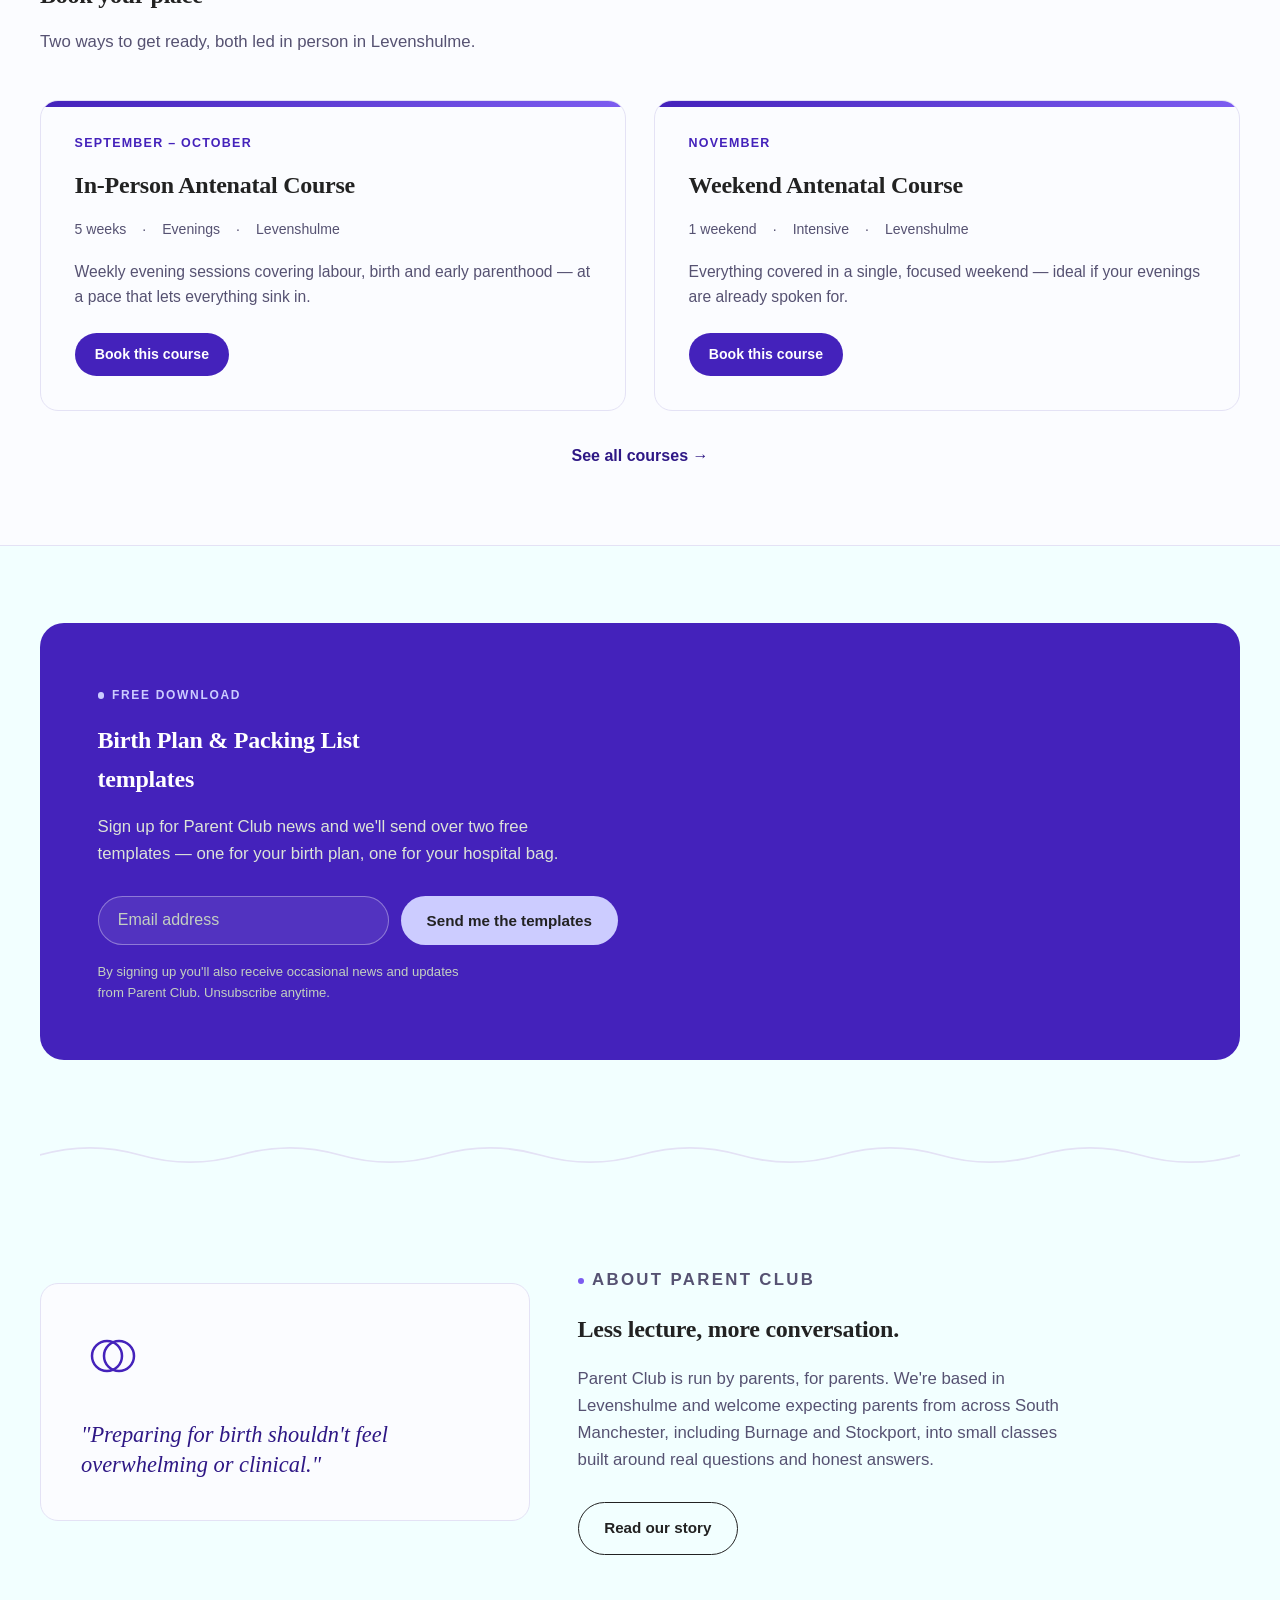
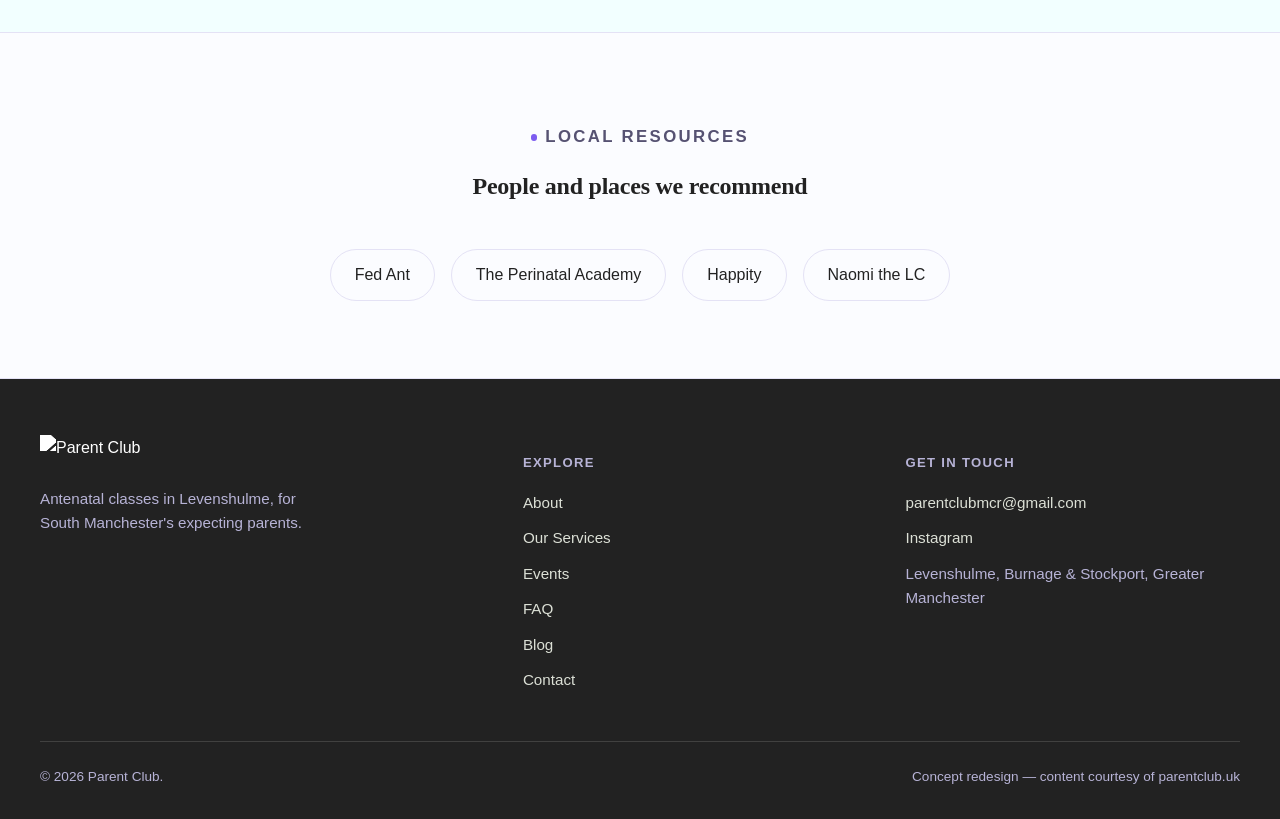
==== commit ef952b2a: "Add files via upload" ====
--- a/index.html
+++ b/index.html
@@ -39,12 +39,12 @@
 <section class="hero">
     <div class="container hero-grid">
       <div>
-        <p class="eyebrow">Antenatal classes · Levenshulme, South Manchester</p>
-        <h1>Breathe easy — <em>you're</em> more ready than you think.</h1>
+        <p class="eyebrow">Antenatal classes · Levenshulme, Burnage, South Manchester</p>
+        <h1>Breathe easy - <em>you're</em> in control.</h1>
         <p class="lede">Parent-led antenatal classes for expecting parents across Levenshulme, Burnage and Stockport. Practical knowledge, honest conversations, and people who get it.</p>
         <div class="chip-row">
           <span class="chip">Small classes</span>
-          <span class="chip">In person, Levenshulme</span>
+          <span class="chip">In person</span>
           <span class="chip">Parent-led</span>
         </div>
         <div class="hero-actions">
@@ -64,7 +64,7 @@
   </section>
 
   <div class="wave-divider container" aria-hidden="true">
-    <svg viewBox="0 0 1440 40" preserveAspectRatio="none"><path d="M0,20 Q60,4 120,20 T240,20 T360,20 T480,20 T600,20 T720,20 T840,20 T960,20 T1080,20 T1200,20 T1320,20 T1440,20" stroke="var(--line)" stroke-width="2" fill="none" stroke-linecap="round"/></svg>
+    <svg viewBox="0 0 1440 40" preserveAspectRatio="none"><path d="M0,20 Q60,4 120,20 T240,20 T360,20 T480,20 T600,20 T720,20 T840,20 T960,20 T1080,20 T1200,20 T1320,20 T1440,20" stroke="var(--line)" stroke-width="5" fill="none" stroke-linecap="round"/></svg>
   </div>
 
   <section class="section values-section">
--- a/styles.css
+++ b/styles.css
@@ -56,7 +56,7 @@
   .site-header.scrolled{ box-shadow:0 8px 24px -18px rgba(38,35,30,.4); border-color:var(--line); }
   .nav-inner{ display:flex; align-items:center; justify-content:space-between; gap:1.5rem; padding-block:.85rem; }
   .brand{ display:flex; align-items:center; text-decoration:none; flex-shrink:0; }
-  .brand img{ height:40px; width:auto; }
+  .brand img{ height:50px; width:auto; }
   .nav-links{ display:flex; align-items:center; gap:1.9rem; }
   .nav-links a{ text-decoration:none; font-size:.95rem; font-weight:500; color:var(--ink-soft); }
   .nav-links a:hover{ color:var(--pine-dark); }
@@ -166,6 +166,52 @@
     .about-grid{ grid-template-columns:1fr; }
     .footer-grid{ grid-template-columns:1fr; gap:2.25rem; }
   }
+
+/* =========================
+   Meet the founders
+========================= */
+
+.founders-grid{
+    display:grid;
+    grid-template-columns:repeat(auto-fit,minmax(300px,1fr));
+    gap:2rem;
+    margin-top:3rem;
+}
+
+.founder-card{
+    background:var(--paper-card);
+    border:1px solid var(--line);
+    border-radius:24px;
+    padding:2rem;
+    text-align:center;
+    transition:.3s ease;
+}
+
+.founder-card:hover{
+    transform:translateY(-6px);
+    box-shadow:0 16px 40px rgba(0,0,0,.08);
+}
+
+.founder-photo{
+    width:220px;
+    height:220px;
+    object-fit:cover;
+    border-radius:50%;
+    display:block;
+    margin:0 auto 1.5rem;
+    border:6px solid white;
+    box-shadow:0 12px 28px rgba(0,0,0,.12);
+}
+
+.founder-card h3{
+    margin-bottom:.35rem;
+}
+
+.founder-role{
+    color:var(--pine);
+    font-weight:600;
+    margin-bottom:1rem;
+}
 
 /* ---- Interior page additions ---- */
 .page-hero{ padding-block:clamp(2.5rem,6vw,4.5rem) clamp(1.5rem,4vw,2.5rem); text-align:center; }
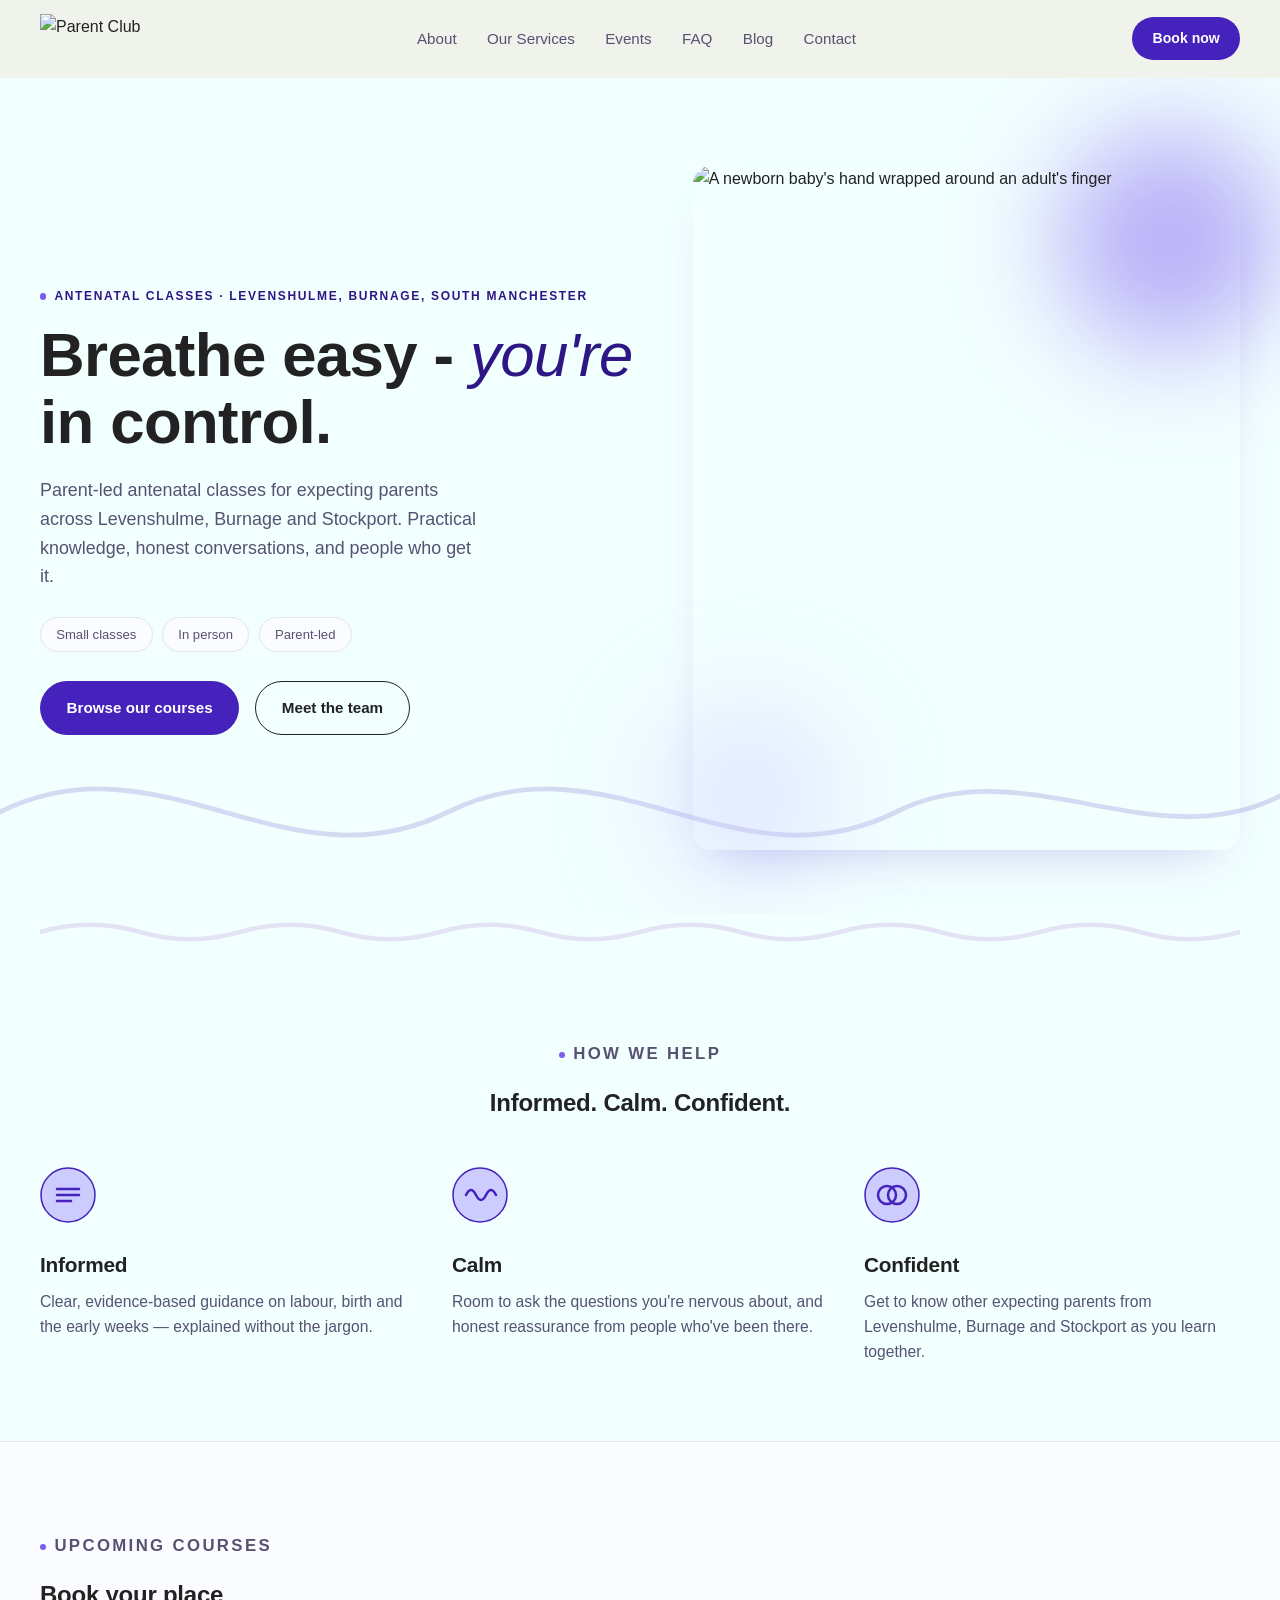
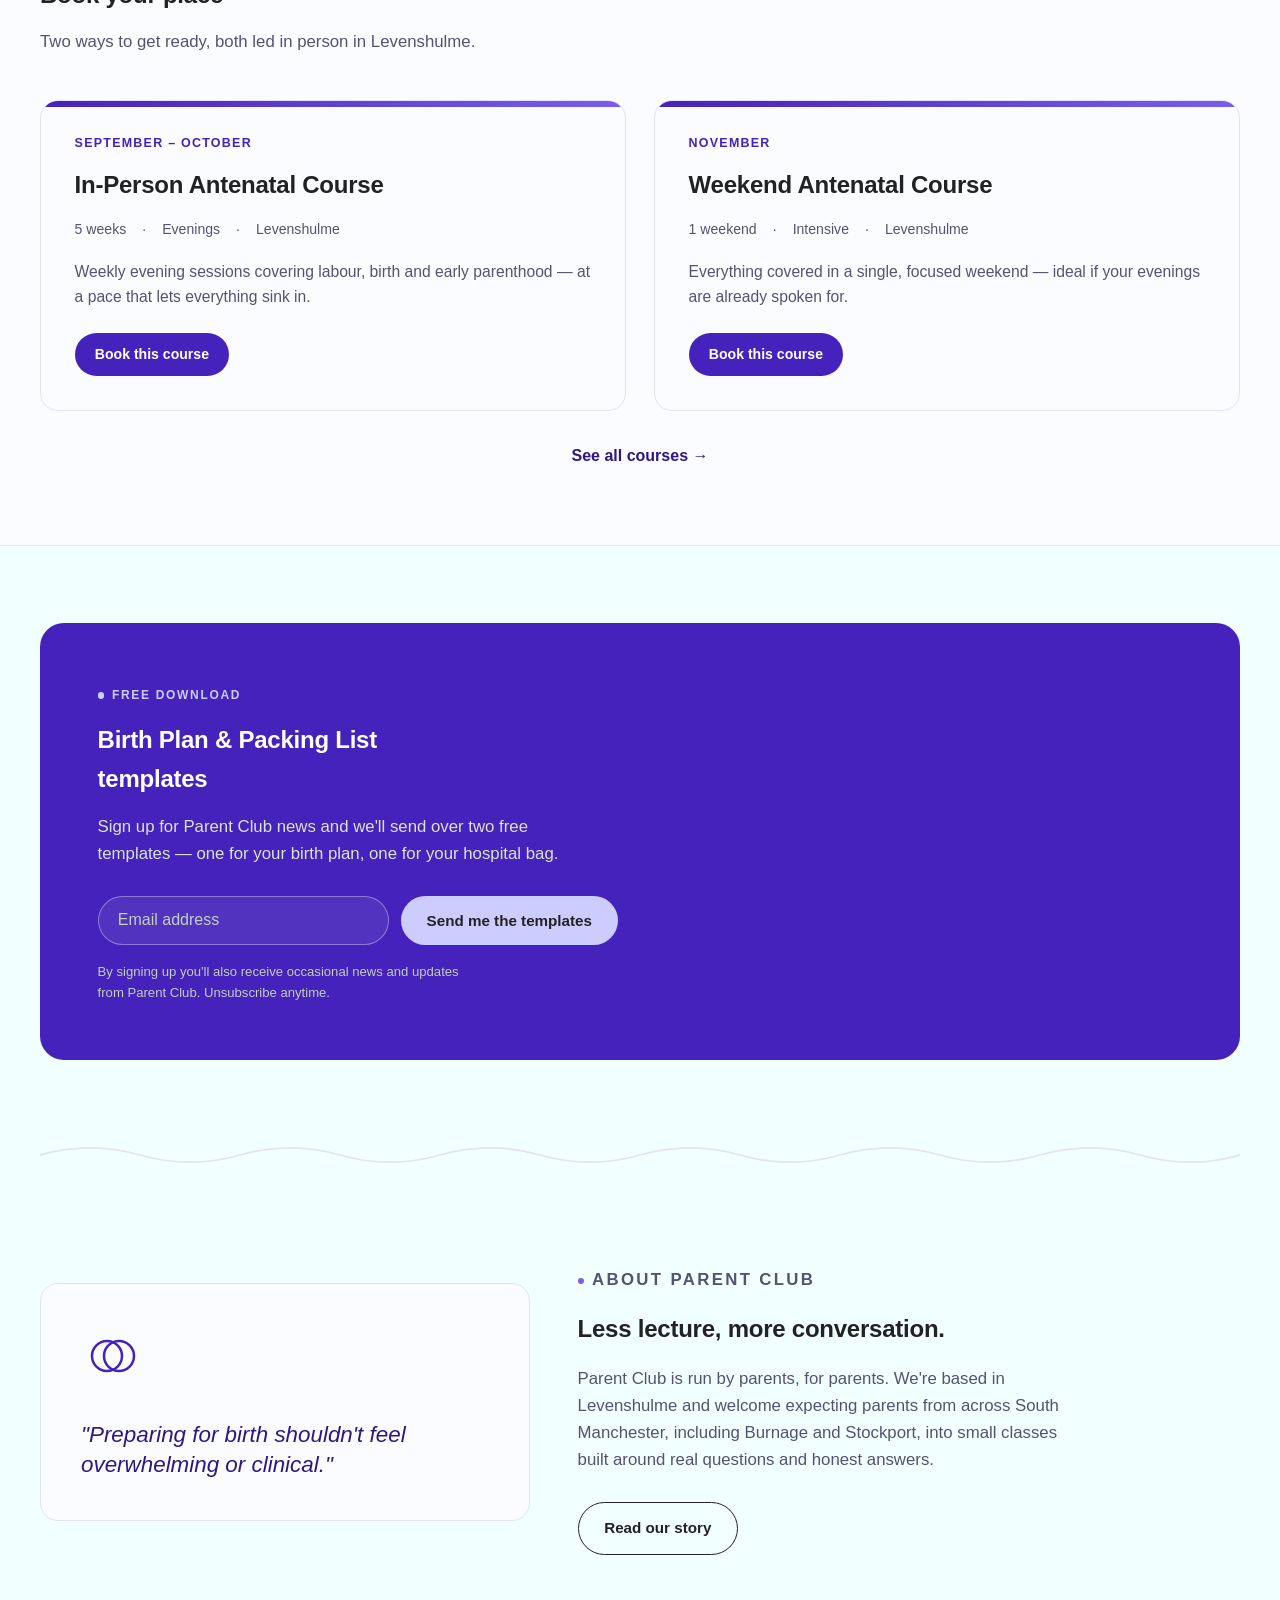
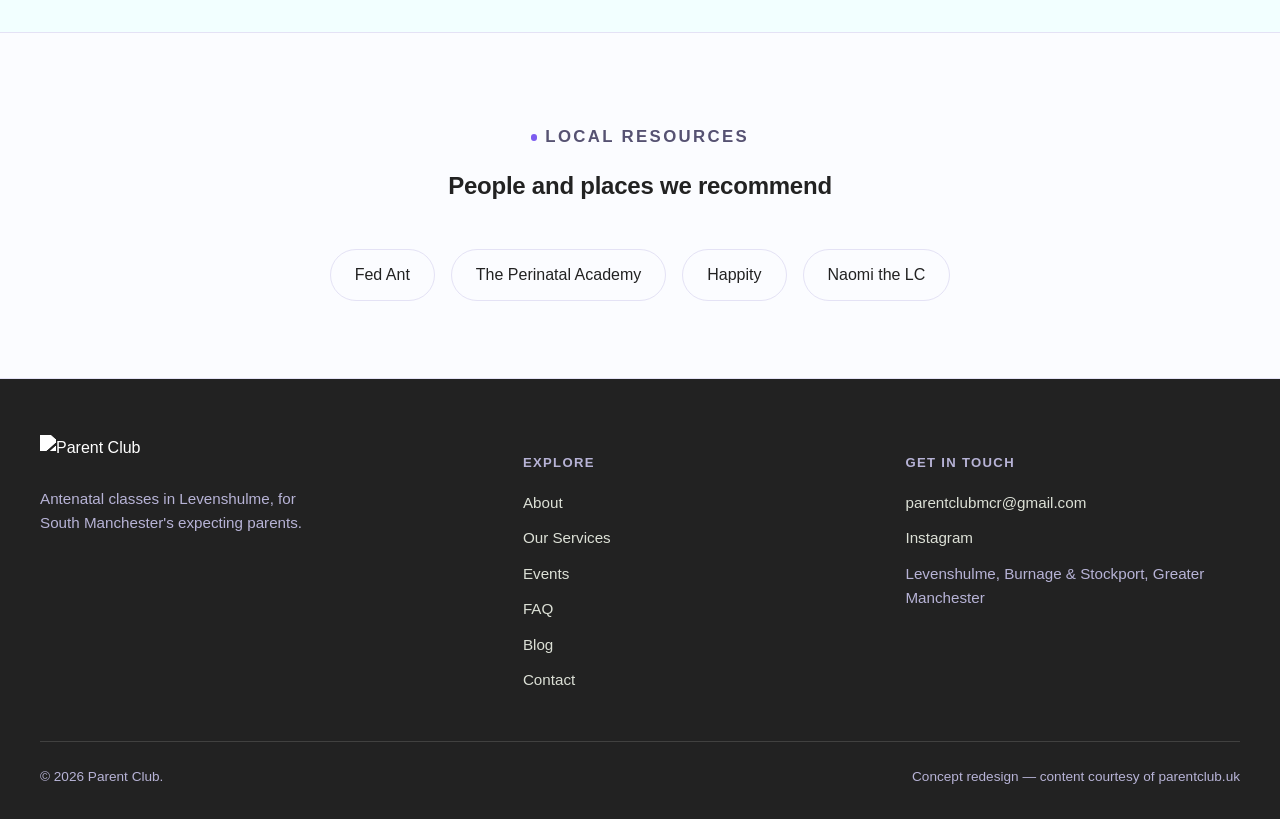
==== commit 952e17d0: "Centralize shared site behavior and document project structure" ====
--- a/index.html
+++ b/index.html
@@ -3,7 +3,7 @@
 <head>
 <meta charset="UTF-8">
 <meta name="viewport" content="width=device-width, initial-scale=1.0">
-<title>Parent Club — Antenatal Classes in Levenshulme, Manchester</title>
+<title>Parent Club &mdash; Antenatal Classes in Levenshulme, Manchester</title>
 <meta name="description" content="Parent-led antenatal classes in Levenshulme for expecting parents across South Manchester.">
 <meta name="theme-color" content="#4422bb">
 <link rel="icon" href="data:image/svg+xml,%3Csvg xmlns='http://www.w3.org/2000/svg' viewBox='0 0 32 32'%3E%3Ccircle cx='16' cy='16' r='15' fill='%234422bb'/%3E%3Ccircle cx='13' cy='16' r='6' fill='none' stroke='%23ccccff' stroke-width='2'/%3E%3Ccircle cx='19' cy='16' r='6' fill='none' stroke='%23f2ffff' stroke-width='2'/%3E%3C/svg%3E">
@@ -39,7 +39,7 @@
 <section class="hero">
     <div class="container hero-grid">
       <div>
-        <p class="eyebrow">Antenatal classes · Levenshulme, Burnage, South Manchester</p>
+        <p class="eyebrow">Antenatal classes &middot; Levenshulme, Burnage, South Manchester</p>
         <h1>Breathe easy - <em>you're</em> in control.</h1>
         <p class="lede">Parent-led antenatal classes for expecting parents across Levenshulme, Burnage and Stockport. Practical knowledge, honest conversations, and people who get it.</p>
         <div class="chip-row">
@@ -77,7 +77,7 @@
         <div class="value-card reveal">
           <svg class="value-icon" viewBox="0 0 56 56" aria-hidden="true"><circle cx="28" cy="28" r="27" fill="var(--pine-tint)" stroke="var(--pine)" stroke-width="1.5"/><line x1="17" y1="22" x2="39" y2="22" stroke="var(--pine)" stroke-width="2.5" stroke-linecap="round"/><line x1="17" y1="28" x2="39" y2="28" stroke="var(--pine)" stroke-width="2.5" stroke-linecap="round"/><line x1="17" y1="34" x2="31" y2="34" stroke="var(--pine)" stroke-width="2.5" stroke-linecap="round"/></svg>
           <h3>Informed</h3>
-          <p>Clear, evidence-based guidance on labour, birth and the early weeks — explained without the jargon.</p>
+          <p>Clear, evidence-based guidance on labour, birth and the early weeks &mdash; explained without the jargon.</p>
         </div>
         <div class="value-card reveal">
           <svg class="value-icon" viewBox="0 0 56 56" aria-hidden="true"><circle cx="28" cy="28" r="27" fill="var(--pine-tint)" stroke="var(--pine)" stroke-width="1.5"/><path d="M14 28 Q19 18 24 28 T34 28 T44 28" stroke="var(--pine)" stroke-width="2.5" fill="none" stroke-linecap="round" stroke-linejoin="round"/></svg>
@@ -93,7 +93,7 @@
     </div>
   </section>
 
-  <section class="section courses-section" style="background:var(--paper-card); border-block:1px solid var(--line);">
+  <section class="section courses-section surface-section">
     <div class="container">
       <div class="section-head">
         <p class="eyebrow">Upcoming courses</p>
@@ -102,25 +102,25 @@
       </div>
       <div class="courses-grid">
         <div class="course-card reveal">
-          <span class="course-date">September – October</span>
+          <span class="course-date">September &ndash; October</span>
           <h3>In-Person Antenatal Course</h3>
           <div class="course-meta">
-            <span>5 weeks</span><span>·</span><span>Evenings</span><span>·</span><span>Levenshulme</span>
+            <span>5 weeks</span><span>&middot;</span><span>Evenings</span><span>&middot;</span><span>Levenshulme</span>
           </div>
-          <p class="desc">Weekly evening sessions covering labour, birth and early parenthood — at a pace that lets everything sink in.</p>
+          <p class="desc">Weekly evening sessions covering labour, birth and early parenthood &mdash; at a pace that lets everything sink in.</p>
           <a class="btn btn-primary btn-sm" href="courses-store.html">Book this course</a>
         </div>
         <div class="course-card reveal">
           <span class="course-date">November</span>
           <h3>Weekend Antenatal Course</h3>
           <div class="course-meta">
-            <span>1 weekend</span><span>·</span><span>Intensive</span><span>·</span><span>Levenshulme</span>
+            <span>1 weekend</span><span>&middot;</span><span>Intensive</span><span>&middot;</span><span>Levenshulme</span>
           </div>
-          <p class="desc">Everything covered in a single, focused weekend — ideal if your evenings are already spoken for.</p>
+          <p class="desc">Everything covered in a single, focused weekend &mdash; ideal if your evenings are already spoken for.</p>
           <a class="btn btn-primary btn-sm" href="courses-store.html">Book this course</a>
         </div>
       </div>
-      <p class="see-all"><a href="courses-store.html">See all courses →</a></p>
+      <p class="see-all"><a href="courses-store.html">See all courses &rarr;</a></p>
     </div>
   </section>
 
@@ -129,14 +129,14 @@
       <div class="template-panel reveal">
         <p class="eyebrow">Free download</p>
         <h2>Birth Plan &amp; Packing List templates</h2>
-        <p class="desc">Sign up for Parent Club news and we'll send over two free templates — one for your birth plan, one for your hospital bag.</p>
+        <p class="desc">Sign up for Parent Club news and we'll send over two free templates &mdash; one for your birth plan, one for your hospital bag.</p>
         <form class="template-form" id="templateForm">
-          <label for="email" class="visually-hidden" style="position:absolute;left:-9999px;">Email address</label>
+          <label for="email" class="visually-hidden">Email address</label>
           <input type="email" id="email" name="email" placeholder="Email address" required>
           <button type="submit" class="btn">Send me the templates</button>
         </form>
         <p class="form-note" id="formNote">By signing up you'll also receive occasional news and updates from Parent Club. Unsubscribe anytime.</p>
-        <p class="form-success" id="formSuccess" hidden>Thanks — check your inbox for the templates!</p>
+        <p class="form-success" id="formSuccess" hidden>Thanks &mdash; check your inbox for the templates!</p>
       </div>
     </div>
   </section>
@@ -160,7 +160,7 @@
     </div>
   </section>
 
-  <section class="section resources-section" style="background:var(--paper-card); border-block:1px solid var(--line);">
+  <section class="section resources-section surface-section">
     <div class="container">
       <div class="section-head center">
         <p class="eyebrow">Local resources</p>
@@ -197,7 +197,7 @@
       <div class="flinks">
         <a href="mailto:parentclubmcr@gmail.com">parentclubmcr@gmail.com</a>
         <a href="https://www.instagram.com/parentclub_/" target="_blank" rel="noopener noreferrer">Instagram</a>
-        <span style="color:var(--footer-muted); font-size:.95rem;">Levenshulme, Burnage &amp; Stockport, Greater Manchester</span>
+        <span class="footer-location">Levenshulme, Burnage &amp; Stockport, Greater Manchester</span>
       </div>
     </div>
   </div>
@@ -206,21 +206,7 @@
     <span>Concept redesign &mdash; content courtesy of parentclub.uk</span>
   </div>
 </footer>
-<script>
-(function(){
-  document.documentElement.classList.add('js');
-  var header=document.querySelector('.site-header');
-  if(header){ var onScroll=function(){ header.classList.toggle('scrolled', window.scrollY>8); }; onScroll(); window.addEventListener('scroll',onScroll,{passive:true}); }
-  var toggle=document.querySelector('.nav-toggle'), nav=document.getElementById('primaryNav');
-  if(toggle&&nav){ toggle.addEventListener('click',function(){ var open=nav.classList.toggle('open'); toggle.setAttribute('aria-expanded',open?'true':'false'); });
-    nav.querySelectorAll('a').forEach(function(a){ a.addEventListener('click',function(){ nav.classList.remove('open'); toggle.setAttribute('aria-expanded','false'); }); }); }
-  var revealEls=document.querySelectorAll('.reveal');
-  if(revealEls.length){ if('IntersectionObserver' in window){ var io=new IntersectionObserver(function(entries){ entries.forEach(function(e){ if(e.isIntersecting){ e.target.classList.add('is-visible'); io.unobserve(e.target); } }); },{threshold:.15}); revealEls.forEach(function(el){ io.observe(el); }); } else { revealEls.forEach(function(el){ el.classList.add('is-visible'); }); } }
-  var form=document.getElementById('templateForm');
-  if(form){ form.addEventListener('submit',function(ev){ ev.preventDefault(); var email=document.getElementById('email'); if(!email.checkValidity()){ email.reportValidity(); return; } form.hidden=true; var n=document.getElementById('formNote'), su=document.getElementById('formSuccess'); if(n)n.hidden=true; if(su)su.hidden=false; }); }
-  var cform=document.getElementById('contactForm');
-  if(cform){ cform.addEventListener('submit',function(ev){ ev.preventDefault(); cform.hidden=true; var cs=document.getElementById('contactSuccess'); if(cs)cs.hidden=false; }); }
-})();
-</script>
+
+  <script src="js/site.js"></script>
 </body>
-</html>
+</html>
--- a/styles.css
+++ b/styles.css
@@ -20,13 +20,13 @@
   html{ scroll-behavior:smooth; }
   body{
     margin:0; background:var(--paper); color:var(--ink);
-    font-family:'Work Sans',sans-serif; line-height:1.6;
+    font-family:'Poppins',sans-serif; line-height:1.6;
     -webkit-font-smoothing:antialiased;
   }
   img{ max-width:100%; display:block; }
   a{ color:inherit; }
   button{ font-family:inherit; }
-  h1,h2,h3{ font-family:'Fraunces',serif; margin:0; color:var(--ink); font-weight:600; letter-spacing:-0.01em; }
+  h1,h2,h3{ font-family:'Bricolage Grotesque',sans-serif; margin:0; color:var(--ink); font-weight:600; letter-spacing:-0.01em; }
   p{ margin:0; }
   ul{ margin:0; padding:0; list-style:none; }
 
@@ -127,7 +127,7 @@
   .about-grid{ display:grid; grid-template-columns:.85fr 1.15fr; gap:3rem; align-items:center; }
   .about-panel{ background:var(--paper-card); border:1px solid var(--line); border-radius:var(--radius); padding:2.5rem; }
   .about-panel .rings{ width:64px; height:64px; margin-bottom:1.5rem; }
-  .about-panel .pull{ font-family:'Fraunces',serif; font-style:italic; font-size:1.4rem; line-height:1.35; color:var(--pine-dark); }
+  .about-panel .pull{ font-family:'Bricolage Grotesque',sans-serif; font-style:italic; font-size:1.4rem; line-height:1.35; color:var(--pine-dark); }
   .about-copy p{ color:var(--ink-soft); font-size:1.05rem; margin-top:1.1rem; max-width:52ch; }
   .about-copy .btn{ margin-top:1.75rem; }
 
@@ -141,7 +141,7 @@
   .footer-grid{ display:grid; grid-template-columns:1.3fr 1fr 1fr; gap:3rem; }
   .footer-brand img{ height:36px; margin-bottom:1rem; filter:brightness(0) invert(1); }
   .footer-brand p{ color:var(--footer-muted); max-width:34ch; font-size:.95rem; }
-  footer h4{ font-family:'Work Sans',sans-serif; font-size:.82rem; text-transform:uppercase; letter-spacing:.1em; color:var(--footer-muted); margin-bottom:1.1rem; }
+  footer h4{ font-family:'Poppins',sans-serif; font-size:.82rem; text-transform:uppercase; letter-spacing:.1em; color:var(--footer-muted); margin-bottom:1.1rem; }
   footer .flinks{ display:flex; flex-direction:column; gap:.7rem; }
   footer a{ text-decoration:none; color:#DCE0D6; font-size:.95rem; }
   footer a:hover{ color:#fff; }
@@ -156,7 +156,7 @@
   }
 
   @media (max-width:860px){
-    .nav-links{ position:fixed; inset:64px 1rem auto 1rem; background:var(--paper-card); border:1px solid var(--line); border-radius:var(--radius); flex-direction:column; align-items:flex-start; padding:1.5rem; gap:1rem; box-shadow:var(--shadow); transform:translateY(-14px); opacity:0; pointer-events:none; transition:transform .3s var(--ease), opacity .3s var(--ease); }
+        .nav-links{ position:fixed; inset:64px 1rem auto 1rem; background:var(--paper-card); border:1px solid var(--line); border-radius:var(--radius); flex-direction:column; align-items:flex-start; padding:1.5rem; gap:1rem; box-shadow:var(--shadow); transform:translateY(-14px); opacity:0; pointer-events:none; transition:transform .3s var(--ease), opacity .3s var(--ease); }
     .nav-links.open{ transform:translateY(0); opacity:1; pointer-events:auto; }
     .nav-toggle{ display:inline-flex; flex-direction:column; }
     .hero-grid{ grid-template-columns:1fr; }
@@ -165,6 +165,8 @@
     .courses-grid{ grid-template-columns:1fr; }
     .about-grid{ grid-template-columns:1fr; }
     .footer-grid{ grid-template-columns:1fr; gap:2.25rem; }
+    .grid-2{ grid-template-columns:1fr; }
+    .grid-3{ grid-template-columns:1fr; }
   }
 
 /* =========================
@@ -249,20 +251,155 @@
 .contact-list .row{ display:flex; gap:.9rem; align-items:flex-start; }
 .contact-list .row strong{ display:block; }
 .contact-list .row span{ color:var(--ink-soft); }
-/* Event list */
-.event-card{ background:var(--paper-card); border:1px solid var(--line); border-radius:var(--radius); padding:2.2rem; display:grid; grid-template-columns:auto 1fr; gap:1.75rem; align-items:start; }
-.event-when{ text-align:center; background:var(--pine-tint); border:1px solid var(--line); border-radius:14px; padding:1rem 1.2rem; min-width:96px; }
-.event-when .dow{ display:block; font-size:.75rem; text-transform:uppercase; letter-spacing:.1em; color:var(--rose-deep); font-weight:700; }
-.event-when .day{ display:block; font-family:'Bricolage Grotesque',sans-serif; font-size:2rem; line-height:1; color:var(--ink); margin:.2rem 0; }
-.event-when .mon{ display:block; font-size:.8rem; color:var(--ink-soft); }
-.event-body h3{ font-size:1.3rem; margin-bottom:.35rem; }
-.event-meta{ color:var(--ink-soft); font-size:.9rem; margin-bottom:.4rem; }
-.event-body p{ color:var(--ink-soft); font-size:.98rem; }
-.event-note{ display:inline-block; margin-top:1.4rem; padding:.55rem 1rem; border-radius:999px; background:var(--pine-tint); border:1px solid var(--line); color:var(--ink-soft); font-size:.9rem; }
-@media (max-width:860px){
-  .grid-2,.grid-3,.contact-grid{ grid-template-columns:1fr; }
-  .event-card{ grid-template-columns:1fr; }
+/* ==========================
+   Event Cards
+========================== */
+
+.event-card{
+    background:var(--paper-card);
+    border:1px solid var(--line);
+    border-radius:var(--radius);
+    padding:1.75rem;
+
+    display:grid;
+    grid-template-columns:100px 1fr 220px;
+
+    gap:1.75rem;
+    align-items:center;
+}
+
+.event-when{
+    text-align:center;
+    background:var(--pine-tint);
+    border-radius:16px;
+    padding:1rem;
+}
+
+.event-when .dow{
+    display:block;
+    font-size:.75rem;
+    font-weight:700;
+    text-transform:uppercase;
+    letter-spacing:.12em;
+    color:var(--pine-dark);
+}
+
+.event-when .day{
+    display:block;
+    font-size:2.2rem;
+    font-weight:700;
+    color:var(--pine-dark);
+    line-height:1;
+    margin:.25rem 0;
+}
+
+.event-when .mon{
+    display:block;
+    font-size:.9rem;
+    color:var(--ink-soft);
+}
+
+.event-body h3{
+    margin-bottom:.4rem;
+}
+
+.event-meta{
+    color:var(--ink-soft);
+    margin-bottom:.5rem;
+}
+
+.event-body p{
+    margin-bottom:1rem;
+}
+
+.event-body .btn{
+    padding:.65rem 1.25rem;
+    font-size:.9rem;
+}
+
+.event-image{
+    display:flex;
+    justify-content:flex-end;
+}
+
+.event-image img{
+    width:220px;
+    height:160px;
+
+    object-fit:cover;
+    object-position:center;
+
+    border-radius:16px;
+
+    display:block;
+}
+
+/* Mobile */
+
+@media (max-width:900px){
+
+    .event-card{
+        grid-template-columns:1fr;
+        text-align:center;
+    }
+
+    .event-image{
+        justify-content:center;
+    }
+
+    .event-image img{
+        width:100%;
+        max-width:320px;
+        height:200px;
+    }
+
+    .event-body .btn{
+        width:100%;
+        justify-content:center;
+    }
+
 }
 /* ---- Light theme accent tweaks ---- */
 .event-when .day{ color:var(--pine-dark); }
 .template-form button{ color:var(--ink); }
+
+/* Shared layout utilities and responsive safeguards */
+.surface-section { background: var(--paper-card); border-block: 1px solid var(--line); }
+.content-narrow { max-width: 840px; }
+.stack-lg > * + * { margin-top: 2.25rem; }
+.text-link { color: var(--rose-deep); }
+.footer-location { color: var(--footer-muted); font-size: .95rem; }
+.visually-hidden { position: absolute; width: 1px; height: 1px; padding: 0; margin: -1px; overflow: hidden; clip: rect(0, 0, 0, 0); white-space: nowrap; border: 0; }
+.event-note { display: inline-block; margin-top: 1rem; color: var(--pine-dark); font-weight: 600; }
+.events-hero { position: relative; min-height: min(520px, 70vh); display: grid; place-items: center; overflow: hidden; color: #fff; text-align: left; }
+.events-hero .hero-image { position: absolute; inset: 0; width: 100%; height: 100%; object-fit: cover; }
+.events-hero .hero-overlay { position: relative; width: 100%; padding: clamp(4rem, 10vw, 7rem) 0; background: linear-gradient(90deg, rgba(34, 34, 34, .74), rgba(34, 34, 34, .18)); }
+.events-hero h1, .events-hero .lede { color: #fff; }
+.events-hero .lede { max-width: 48ch; font-size: 1.1rem; }
+.event-card + .event-card { margin-top: 1.5rem; }
+.event-card:not(:has(.event-image)) { grid-template-columns: 100px 1fr; }
+.contact-form .form-success { color: var(--pine-dark); }
+
+@media (max-width: 860px) {
+  body.menu-open { overflow: hidden; }
+  .container { width: min(100% - 2rem, 1200px); }
+  .nav-inner { gap: .75rem; }
+  .brand img { height: 42px; }
+  .nav-links { inset: 72px 1rem auto; max-height: calc(100vh - 88px); overflow: auto; }
+  .nav-cta .btn { padding: .6rem .9rem; }
+  /* These rules follow the desktop grid definitions, so mobile can override them. */
+  .grid-2, .grid-3 { grid-template-columns: 1fr; }
+  .template-form .btn { width: 100%; justify-content: center; }
+  .event-card:not(:has(.event-image)) { grid-template-columns: 1fr; }
+  .events-hero { min-height: 420px; }
+  .events-hero .hero-overlay { background: rgba(34, 34, 34, .58); }
+}
+
+@media (max-width: 480px) {
+  .section { padding-block: 3rem; }
+  .nav-cta .btn { font-size: .8rem; }
+  .hero-actions .btn { width: 100%; justify-content: center; }
+  .course-card, .info-card, .about-panel, .founder-card { padding: 1.4rem; }
+  .founder-photo { width: min(180px, 100%); height: auto; aspect-ratio: 1; }
+  .footer-bottom { margin-top: 2rem; }
+}
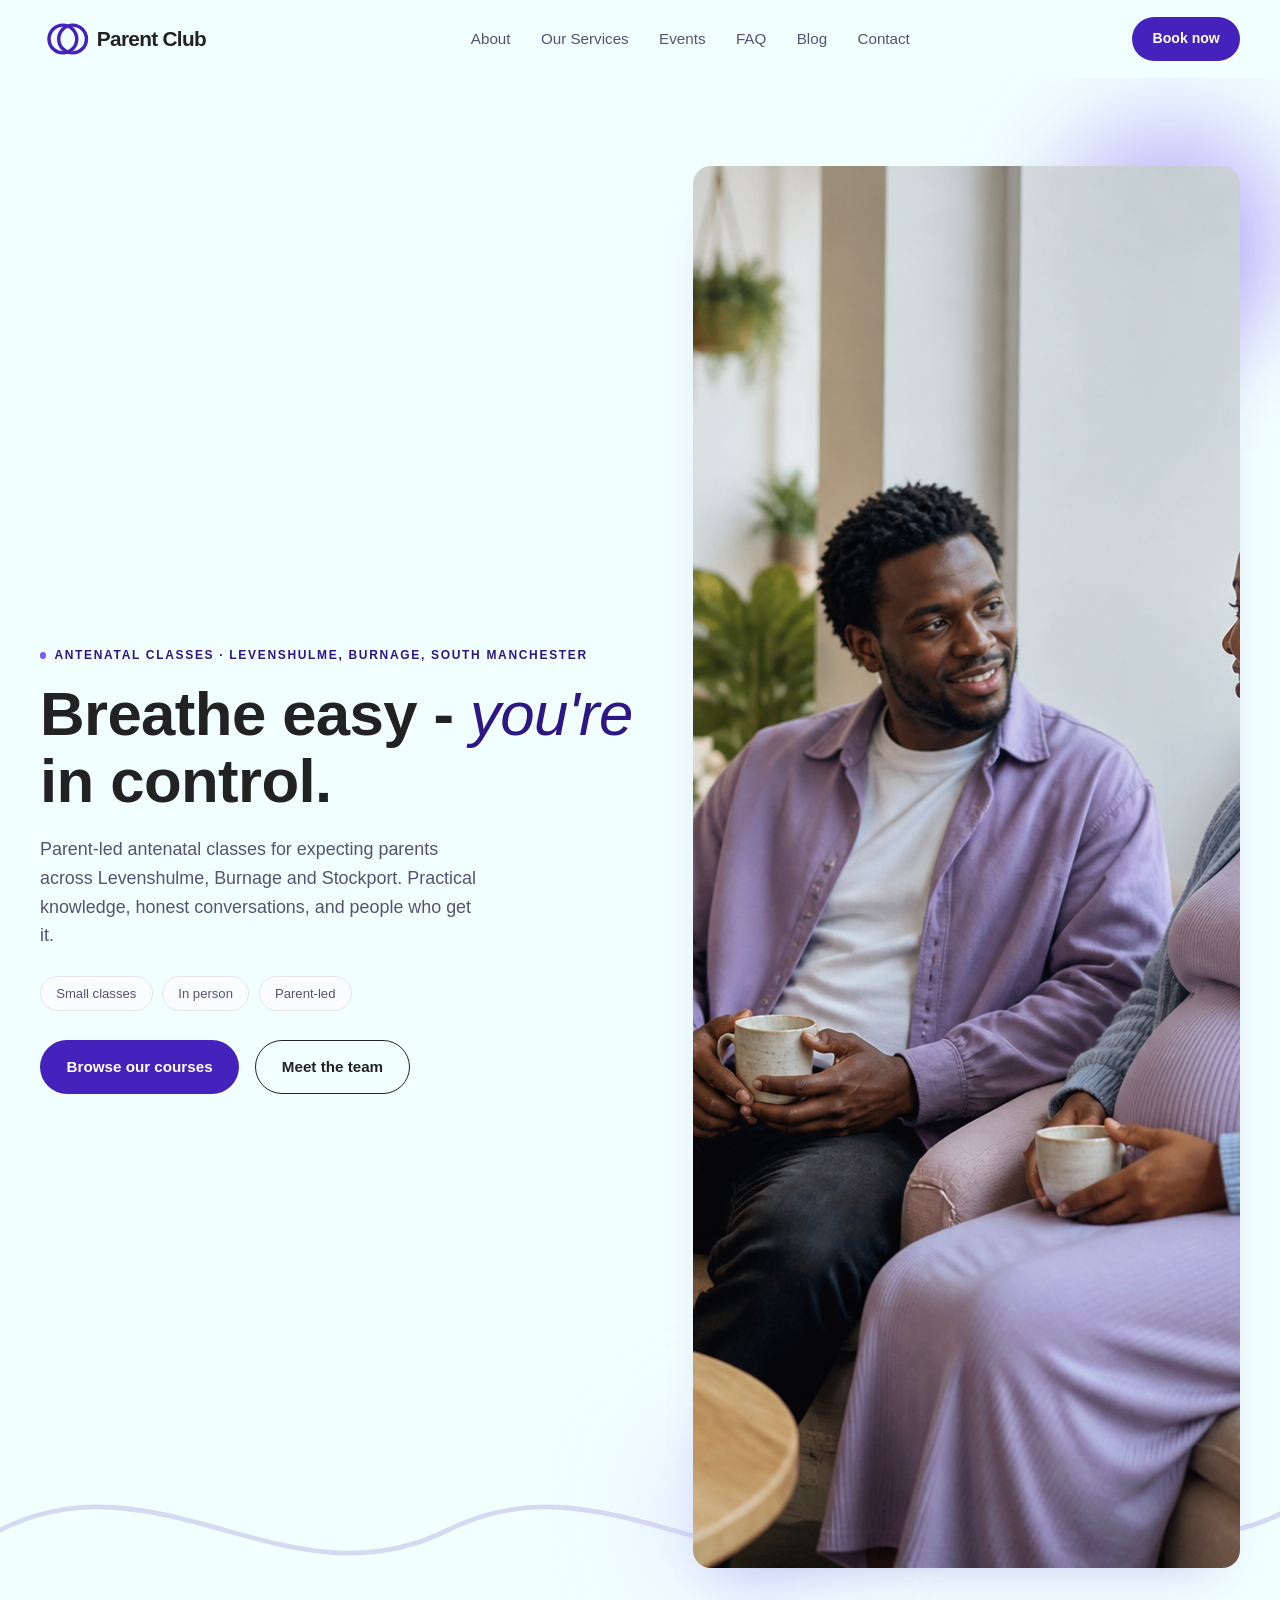
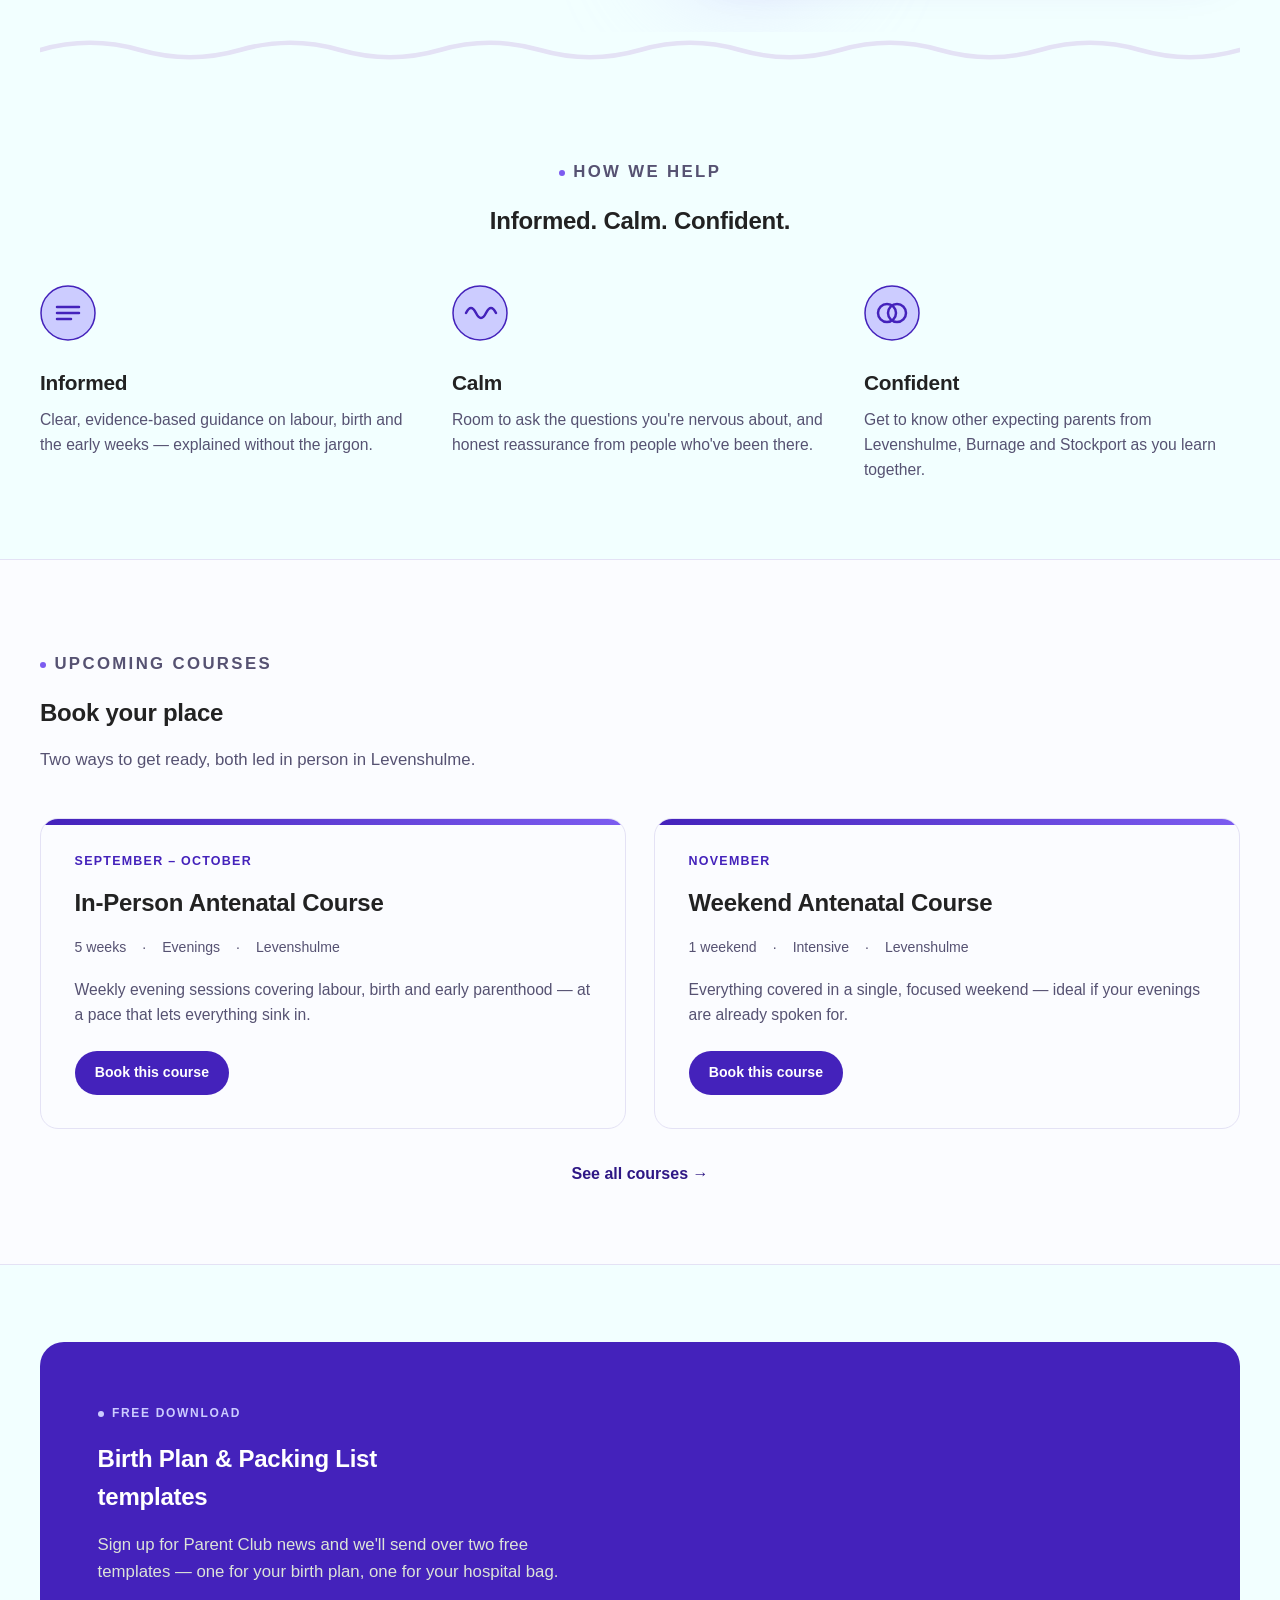
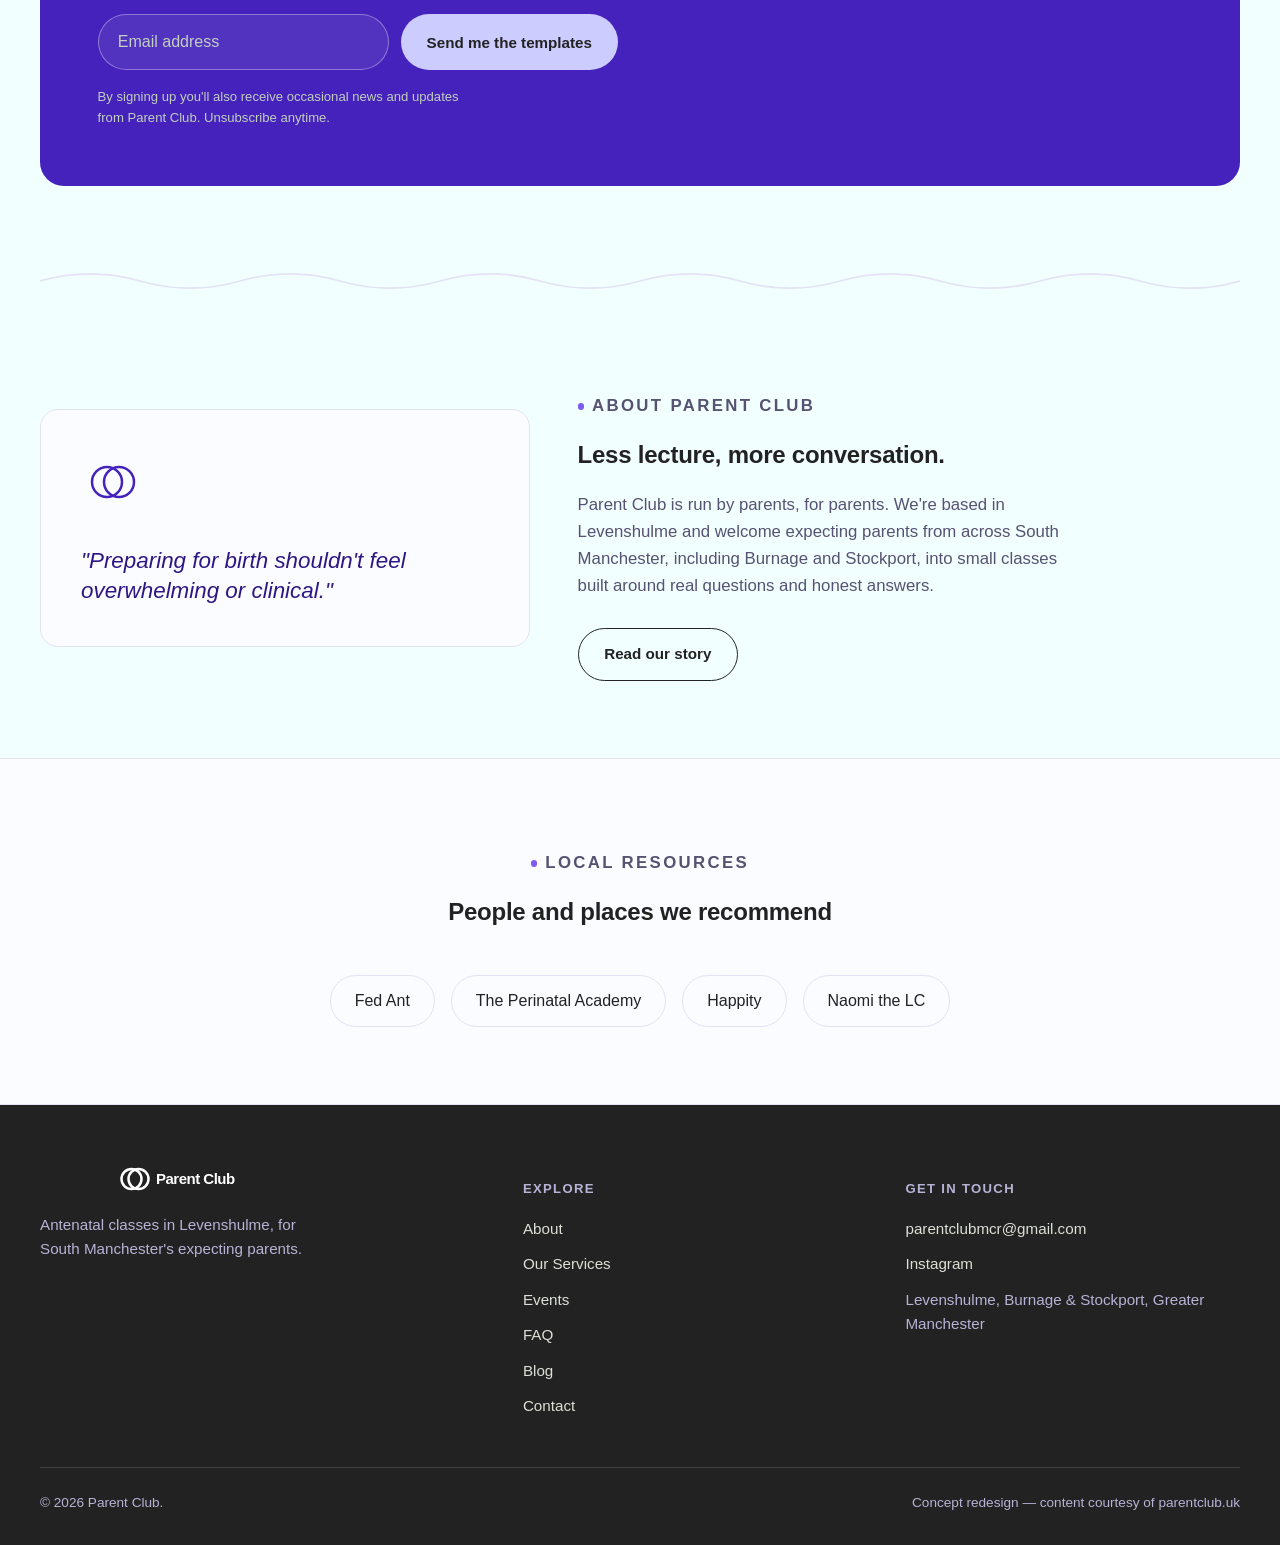
==== commit 47dbc485: "Mobile scale improvements" ====
--- a/index.html
+++ b/index.html
@@ -17,7 +17,7 @@
 <header class="site-header">
   <div class="container nav-inner">
     <a class="brand" href="index.html" aria-label="Parent Club home">
-      <img src="https://images.squarespace-cdn.com/content/v1/698c6f72ba0a43623aee7fa8/dc295fec-356e-4afd-b18a-f41611d7c1eb/Logo.png.png?format=1500w" alt="Parent Club">
+      <img src="Images/parent-club-logo.svg" alt="Parent Club" width="300" height="72">
     </a>
     <ul class="nav-links" id="primaryNav">
       <li><a href="about.html">About</a></li>
@@ -55,7 +55,7 @@
       <div class="hero-visual">
         <div class="blob rose" aria-hidden="true"></div>
         <div class="blob honey" aria-hidden="true"></div>
-        <img src="https://images.squarespace-cdn.com/content/v1/698c6f72ba0a43623aee7fa8/1779284541306-K4KDF7LG4QS9HGSPHDN7/unsplash-image-5zp0jym2w9M.jpg" alt="A newborn baby's hand wrapped around an adult's finger">
+        <img src="Images/parent-club-antenatal-class.png" alt="Expecting parents chatting together in a calm community space" width="1122" height="1402">
       </div>
     </div>
     <svg class="hero-wave" viewBox="0 0 800 160" preserveAspectRatio="none" aria-hidden="true">
@@ -178,7 +178,7 @@
 <footer>
   <div class="container footer-grid">
     <div class="footer-brand">
-      <img src="https://images.squarespace-cdn.com/content/v1/698c6f72ba0a43623aee7fa8/dc295fec-356e-4afd-b18a-f41611d7c1eb/Logo.png.png?format=1500w" alt="Parent Club">
+      <img src="Images/parent-club-logo.svg" alt="Parent Club" width="300" height="72">
       <p>Antenatal classes in Levenshulme, for South Manchester's expecting parents.</p>
     </div>
     <div>
--- a/styles.css
+++ b/styles.css
@@ -402,4 +402,70 @@
   .course-card, .info-card, .about-panel, .founder-card { padding: 1.4rem; }
   .founder-photo { width: min(180px, 100%); height: auto; aspect-ratio: 1; }
   .footer-bottom { margin-top: 2rem; }
+}
+/* Production polish: shared interaction, form and contact-page components */
+body { min-width: 320px; overflow-x: hidden; }
+.site-header { background: rgba(242, 255, 255, .88); }
+.nav-links a[aria-current="page"] { color: var(--pine-dark); font-weight: 700; }
+.btn { min-height: 2.75rem; justify-content: center; }
+.btn:active { transform: translateY(0); }
+input, select, textarea { font: inherit; }
+input:focus, select:focus, textarea:focus { border-color: var(--pine); outline: 3px solid rgba(68, 34, 187, .18); outline-offset: 1px; }
+
+.contact-hero { padding-bottom: clamp(2.75rem, 6vw, 4.5rem); }
+.response-promise { display: inline-flex; align-items: center; gap: .55rem; margin: 1.5rem auto 0; padding: .55rem .9rem; border: 1px solid var(--line); border-radius: 999px; color: var(--ink-soft); font-size: .9rem; background: var(--paper-card); }
+.response-promise span { color: #4e9a70; font-size: .7rem; }
+.contact-section { padding-top: clamp(1rem, 3vw, 2.75rem); }
+.contact-layout { display: grid; grid-template-columns: minmax(0, 1.12fr) minmax(280px, .88fr); gap: clamp(1.25rem, 4vw, 3.5rem); align-items: start; }
+.contact-form-card { background: var(--paper-card); border: 1px solid var(--line); border-radius: calc(var(--radius) + 4px); padding: clamp(1.4rem, 4vw, 3rem); box-shadow: var(--shadow); }
+.contact-card-heading { max-width: 42rem; margin-bottom: 1.75rem; }
+.contact-card-heading .eyebrow { margin-bottom: .7rem; }
+.contact-card-heading h2, .help-panel h2, .location-copy h2 { font-size: clamp(1.55rem, 2vw + 1rem, 2.25rem); line-height: 1.15; }
+.contact-card-heading p:not(.eyebrow), .help-panel p, .location-copy > p:not(.eyebrow) { color: var(--ink-soft); margin-top: .7rem; }
+.contact-form { gap: 1.15rem; }
+.contact-form label { color: var(--ink); font-weight: 600; gap: .5rem; }
+.contact-form input, .contact-form select, .contact-form textarea { width: 100%; border: 1px solid var(--line); border-radius: 12px; background: #fff; padding: .8rem 1rem; }
+.contact-form textarea { min-height: 9rem; }
+.contact-form .btn { justify-self: start; margin-top: .35rem; }
+.contact-form-card .form-success { margin-top: 1rem; color: var(--pine-dark); }
+.contact-help { display: grid; gap: 1rem; }
+.help-panel { border: 1px solid var(--line); border-radius: var(--radius); padding: clamp(1.25rem, 3vw, 1.75rem); background: var(--paper-card); }
+.help-panel:first-child { background: var(--pine); border-color: var(--pine); color: #fff; }
+.help-panel:first-child h2, .help-panel:first-child p { color: #fff; }
+.help-panel:first-child p { color: #ded8ff; }
+.panel-icon { display: grid; place-items: center; width: 2.25rem; height: 2.25rem; border-radius: 50%; margin-bottom: 1rem; background: var(--pine-tint); color: var(--pine-dark); font-weight: 700; }
+.help-panel:first-child .panel-icon { background: rgba(255,255,255,.16); color: #fff; }
+.with-arrow { display: inline-flex; gap: .5rem; margin-top: 1.25rem; font-weight: 700; color: var(--honey); text-decoration: none; }
+.social-actions, .context-links { display: flex; flex-wrap: wrap; gap: .65rem; margin-top: 1.15rem; }
+.social-link, .context-links a { display: inline-flex; align-items: center; gap: .35rem; padding: .55rem .75rem; border: 1px solid var(--line); border-radius: 999px; text-decoration: none; font-size: .88rem; font-weight: 600; background: #fff; }
+.social-link { color: var(--pine-dark); }
+.compact-panel { display: flex; gap: 1rem; align-items: flex-start; }
+.compact-panel .panel-icon { flex: 0 0 auto; margin-bottom: 0; }
+.location-layout { display: grid; grid-template-columns: 1fr minmax(280px, .9fr); gap: clamp(1.5rem, 5vw, 5rem); align-items: center; }
+.map-placeholder { position: relative; min-height: 18rem; overflow: hidden; border: 1px solid var(--line); border-radius: calc(var(--radius) + 4px); background: #e8e5fb; display: grid; place-items: center; text-align: center; color: var(--pine-dark); box-shadow: var(--shadow); }
+.map-grid { position: absolute; inset: -15%; opacity: .7; background-image: linear-gradient(30deg, transparent 48%, rgba(68,34,187,.16) 49%, rgba(68,34,187,.16) 51%, transparent 52%), linear-gradient(120deg, transparent 48%, rgba(68,34,187,.14) 49%, rgba(68,34,187,.14) 51%, transparent 52%); background-size: 72px 72px; transform: rotate(-7deg) scale(1.15); }
+.map-placeholder p { position: relative; z-index: 1; margin: 3.5rem 0 0; font-family: 'Bricolage Grotesque', sans-serif; font-size: 1.35rem; font-weight: 700; line-height: 1.2; }
+.map-placeholder small { font-family: 'Poppins', sans-serif; font-size: .78rem; font-weight: 500; color: var(--ink-soft); }
+.map-pin { position: relative; z-index: 1; width: 2rem; height: 2rem; margin-bottom: 2.5rem; border-radius: 50% 50% 50% 0; background: var(--pine); transform: rotate(-45deg); box-shadow: 0 10px 18px rgba(68,34,187,.3); }
+.map-pin::after { content: ''; position: absolute; inset: .58rem; border-radius: 50%; background: var(--paper); }
+
+@media (hover: hover) {
+  .social-link:hover, .context-links a:hover { border-color: var(--pine); color: var(--pine-dark); transform: translateY(-1px); }
+  .help-panel, .contact-form-card { transition: transform .25s var(--ease), box-shadow .25s var(--ease); }
+  .help-panel:hover { transform: translateY(-2px); box-shadow: var(--shadow); }
+}
+
+@media (max-width: 860px) {
+  .contact-layout, .location-layout { grid-template-columns: 1fr; }
+  .contact-help { grid-template-columns: repeat(2, minmax(0, 1fr)); }
+  .contact-help .compact-panel { grid-column: 1 / -1; }
+  .map-placeholder { min-height: 15rem; }
+}
+
+@media (max-width: 560px) {
+  .contact-help { grid-template-columns: 1fr; }
+  .contact-help .compact-panel { grid-column: auto; }
+  .contact-form-card, .help-panel { border-radius: 16px; }
+  .contact-form .btn { width: 100%; }
+  .location-section { padding-block: 3.25rem; }
 }
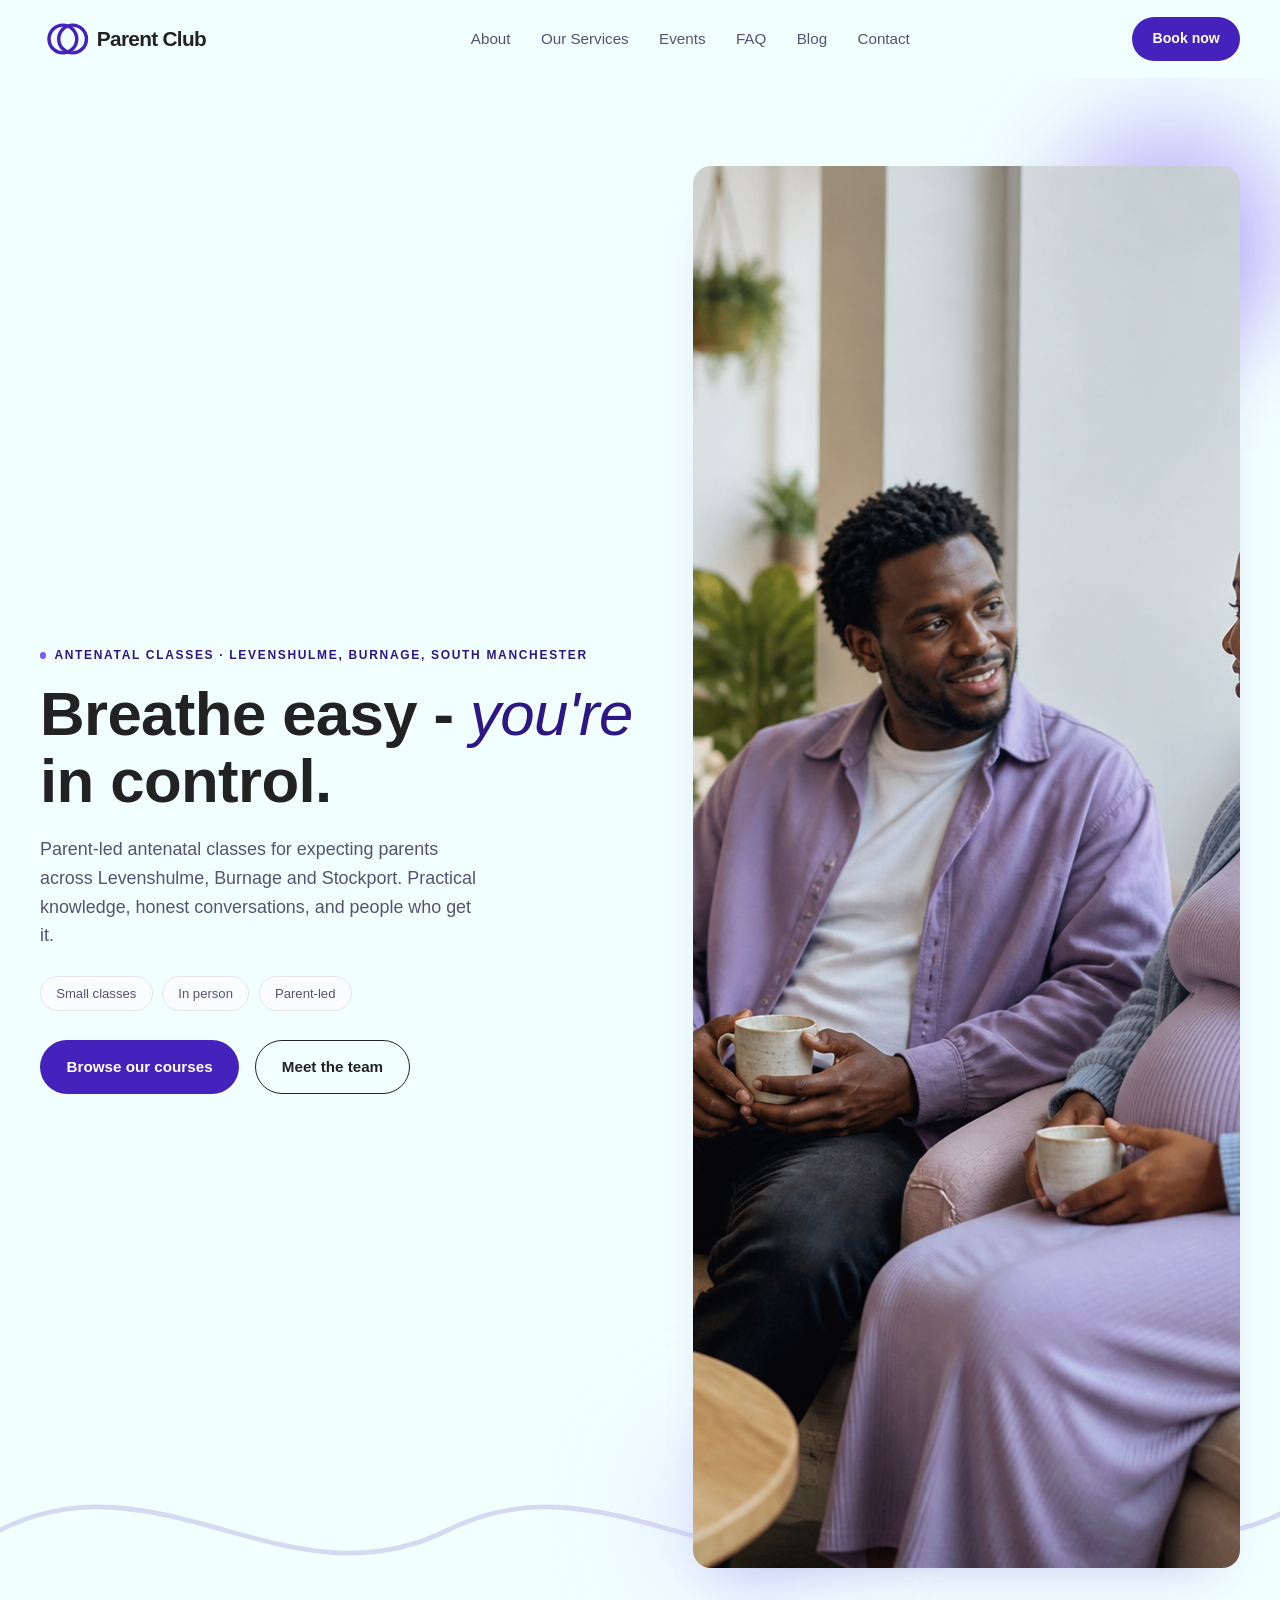
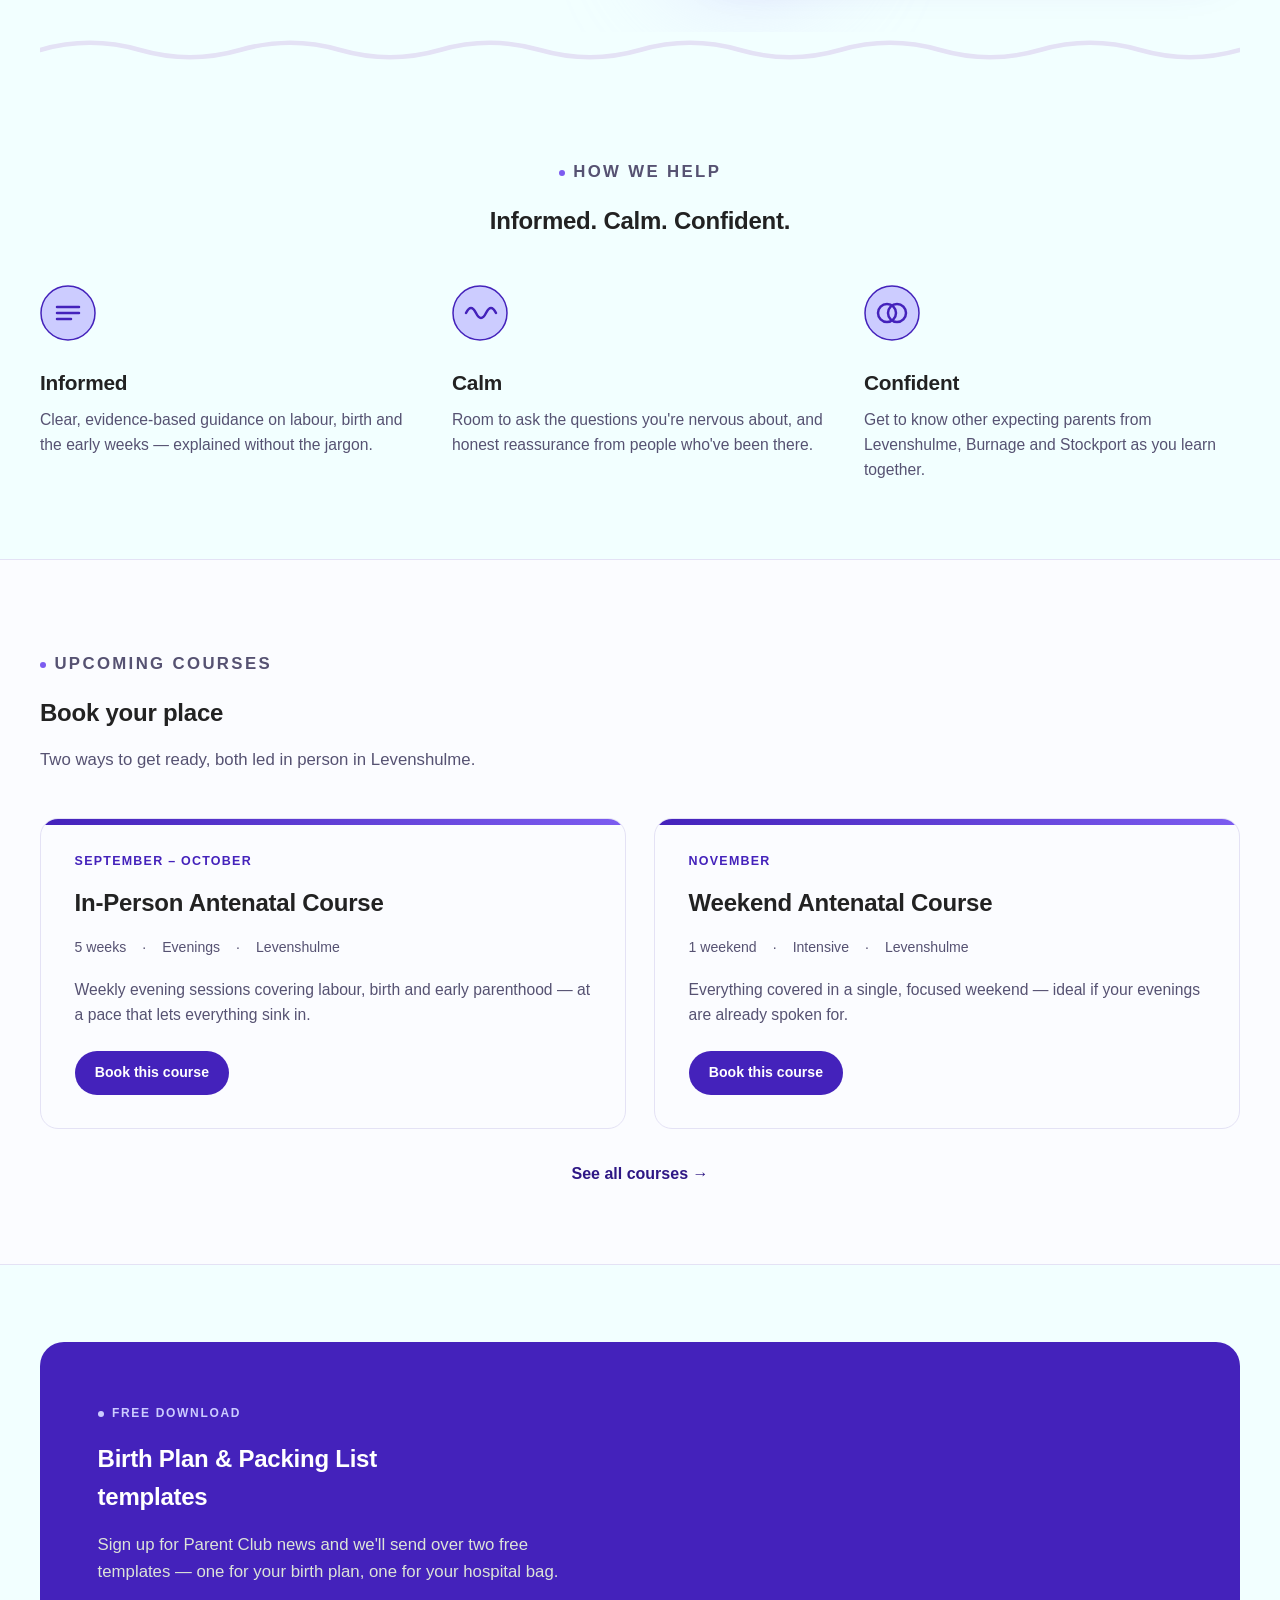
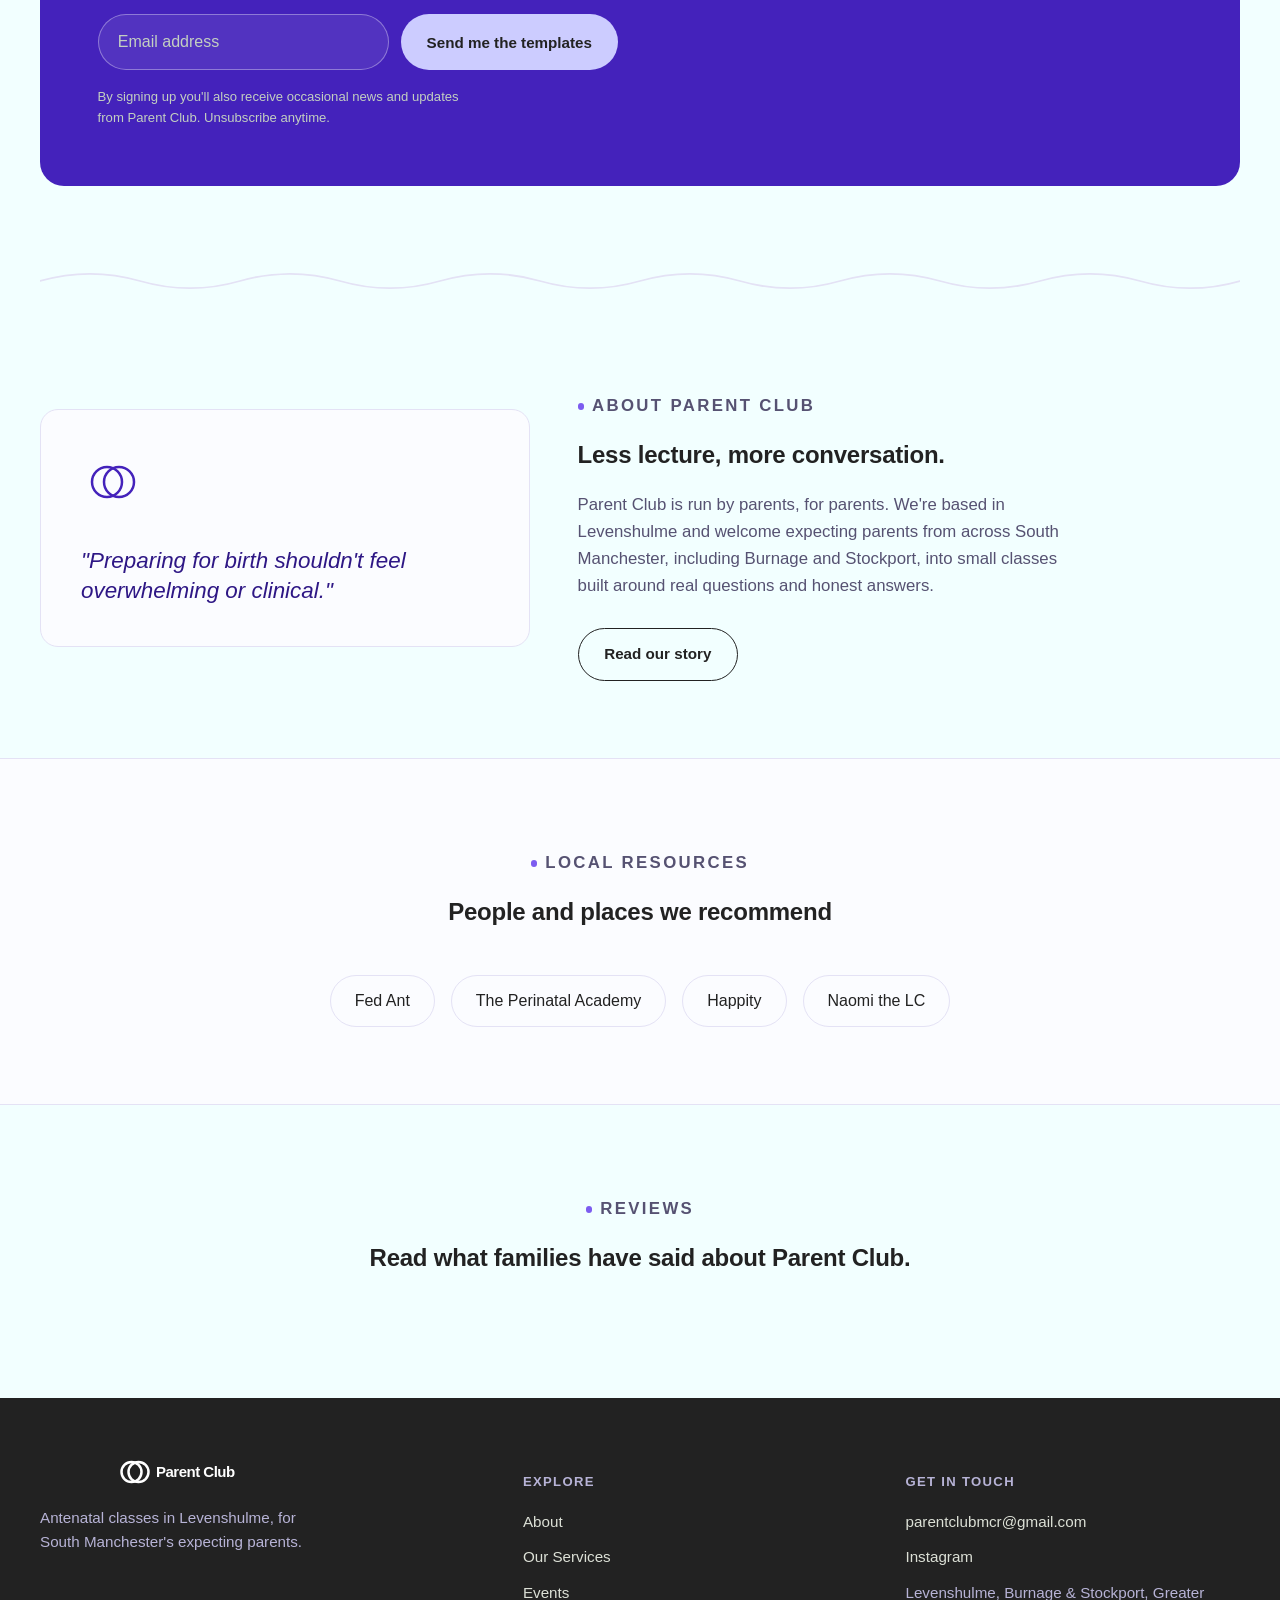
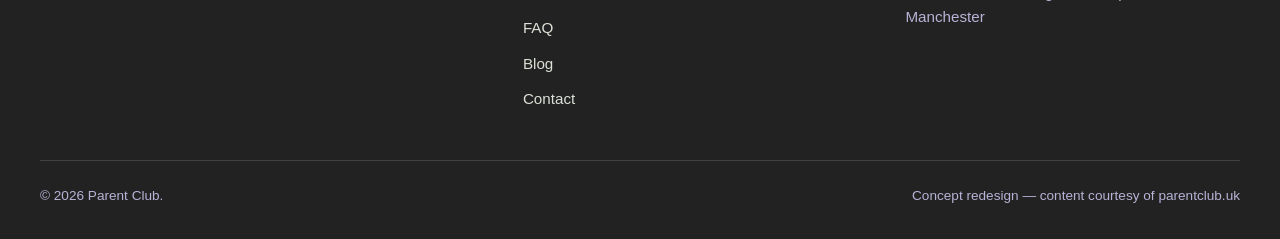
==== commit 2c59a31d: "Add reviews section to index.html Added a reviews section with Google Reviews widget." ====
--- a/index.html
+++ b/index.html
@@ -174,6 +174,21 @@
       </div>
     </div>
   </section>
+  <section class="section reviews-section">
+    <div class="container">
+
+        <div class="section-head center">
+            <p class="eyebrow">Reviews</p>
+            <h2>Read what families have said about Parent Club.</h2>
+        </div>
+        <div class="reviews-widget">
+            <!-- Elfsight Google Reviews | Untitled Google Reviews -->
+<script src="https://elfsightcdn.com/platform.js" async></script>
+<div class="elfsight-app-7644ab1b-7ca8-42f3-83bc-cafa7a6fe5e3" data-elfsight-app-lazy></div>
+        </div>
+
+    </div>
+</section>
 </main>
 <footer>
   <div class="container footer-grid">
@@ -209,4 +224,4 @@
 
   <script src="js/site.js"></script>
 </body>
-</html>+</html>
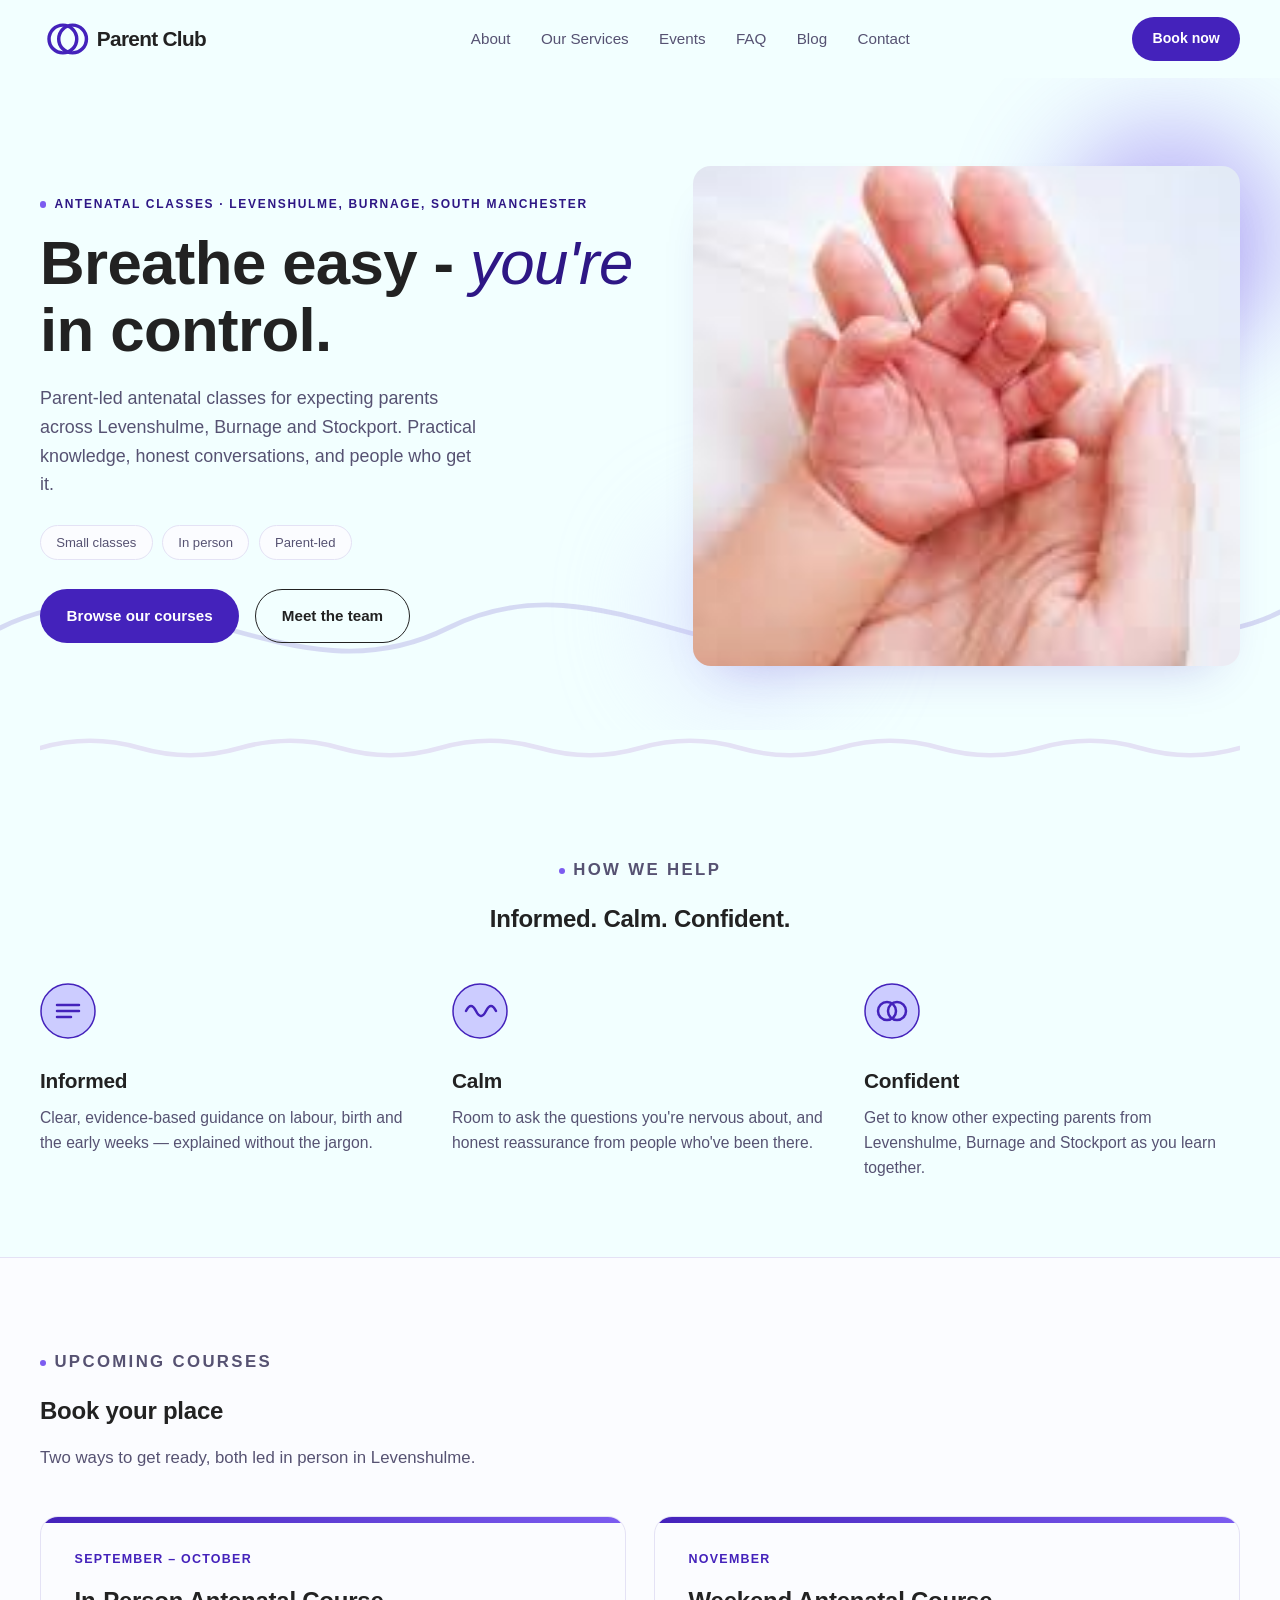
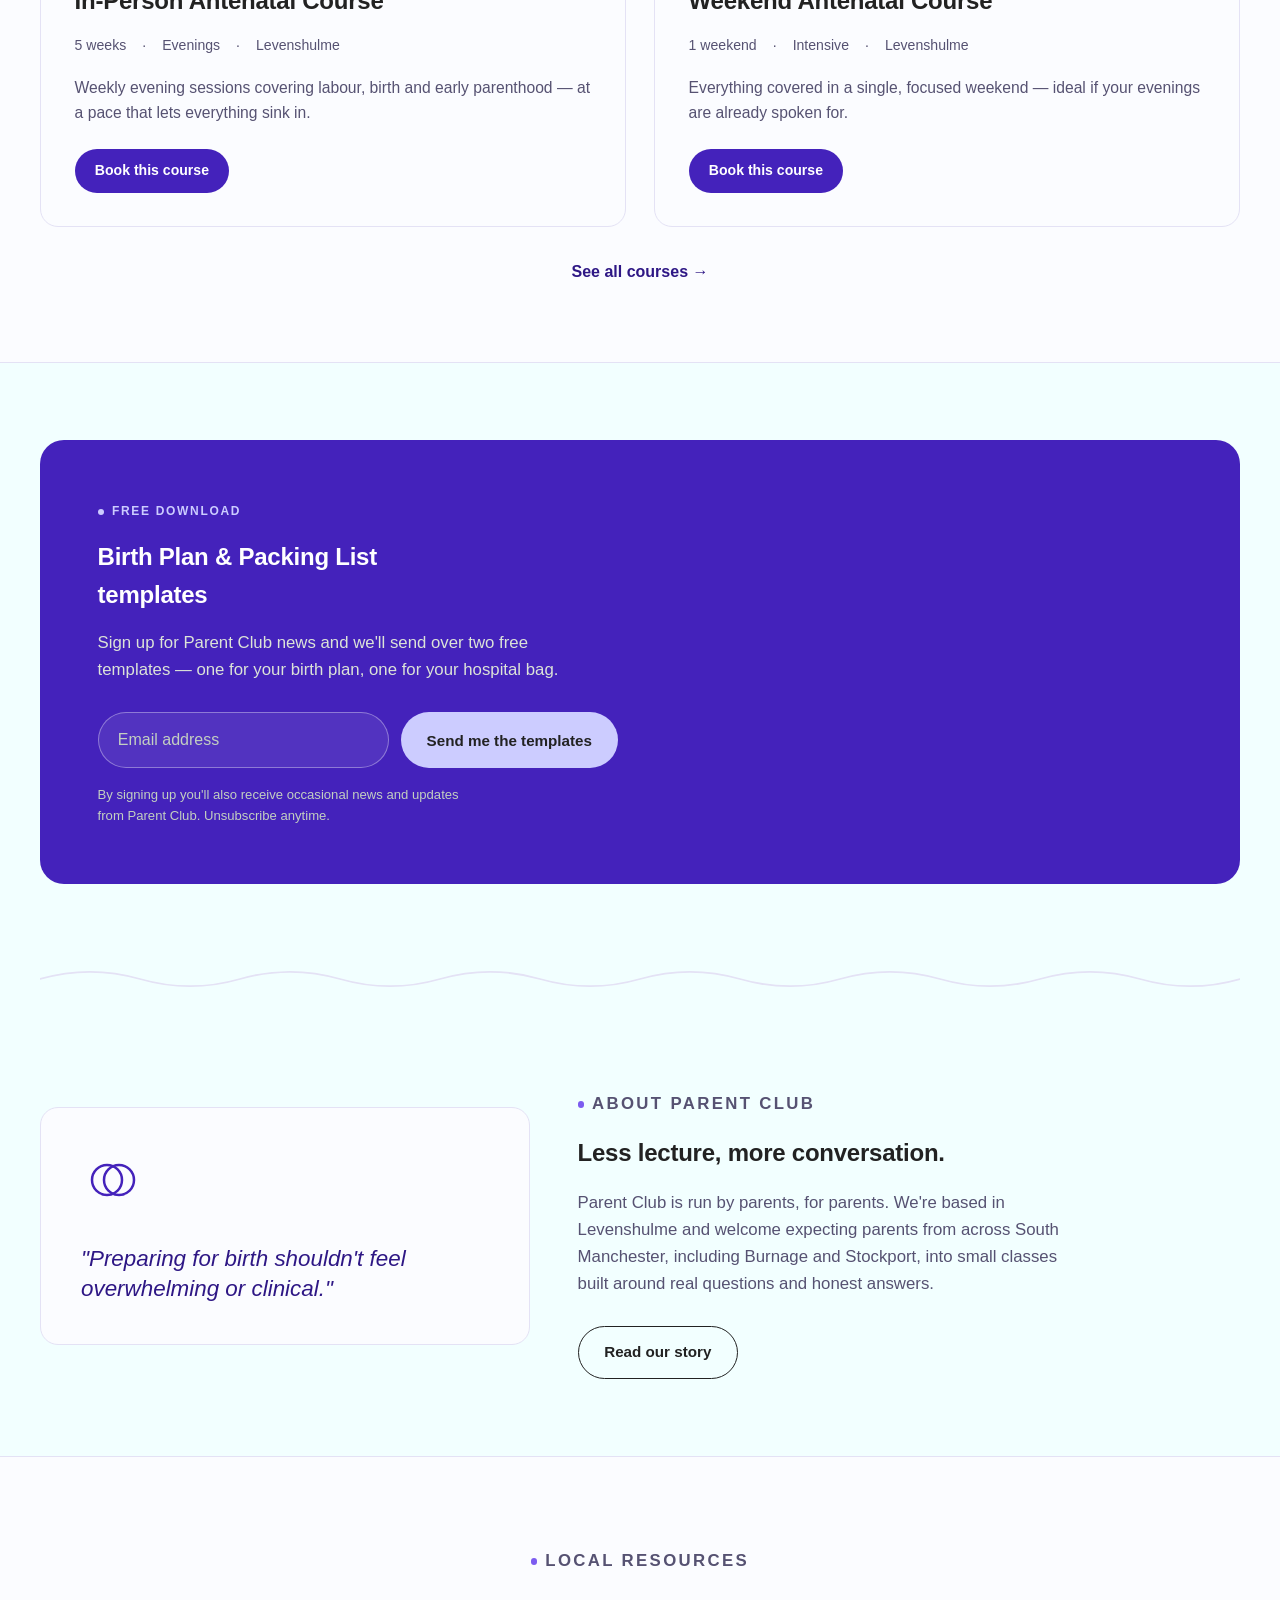
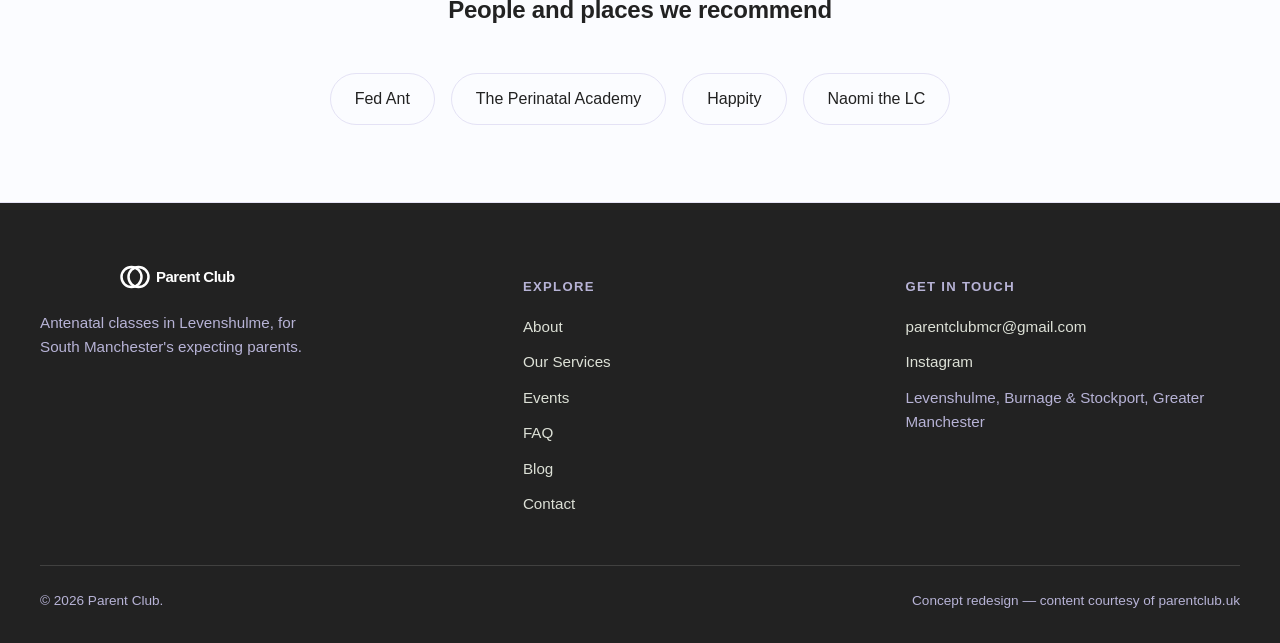
==== commit b049a147: "Add parent club logo and adjust image height in index.html; update styles for founder photo" ====
--- a/index.html
+++ b/index.html
@@ -55,7 +55,7 @@
       <div class="hero-visual">
         <div class="blob rose" aria-hidden="true"></div>
         <div class="blob honey" aria-hidden="true"></div>
-        <img src="Images/parent-club-antenatal-class.png" alt="Expecting parents chatting together in a calm community space" width="1122" height="1402">
+        <img src="Images/parent-club-antenatal-class.png" alt="Expecting parents chatting together in a calm community space" width="1122" height="500">
       </div>
     </div>
     <svg class="hero-wave" viewBox="0 0 800 160" preserveAspectRatio="none" aria-hidden="true">
@@ -174,21 +174,6 @@
       </div>
     </div>
   </section>
-  <section class="section reviews-section">
-    <div class="container">
-
-        <div class="section-head center">
-            <p class="eyebrow">Reviews</p>
-            <h2>Read what families have said about Parent Club.</h2>
-        </div>
-        <div class="reviews-widget">
-            <!-- Elfsight Google Reviews | Untitled Google Reviews -->
-<script src="https://elfsightcdn.com/platform.js" async></script>
-<div class="elfsight-app-7644ab1b-7ca8-42f3-83bc-cafa7a6fe5e3" data-elfsight-app-lazy></div>
-        </div>
-
-    </div>
-</section>
 </main>
 <footer>
   <div class="container footer-grid">
@@ -224,4 +209,4 @@
 
   <script src="js/site.js"></script>
 </body>
-</html>
+</html>
--- a/styles.css
+++ b/styles.css
@@ -198,6 +198,7 @@
     width:220px;
     height:220px;
     object-fit:cover;
+    object-position: 50% 20%;
     border-radius:50%;
     display:block;
     margin:0 auto 1.5rem;
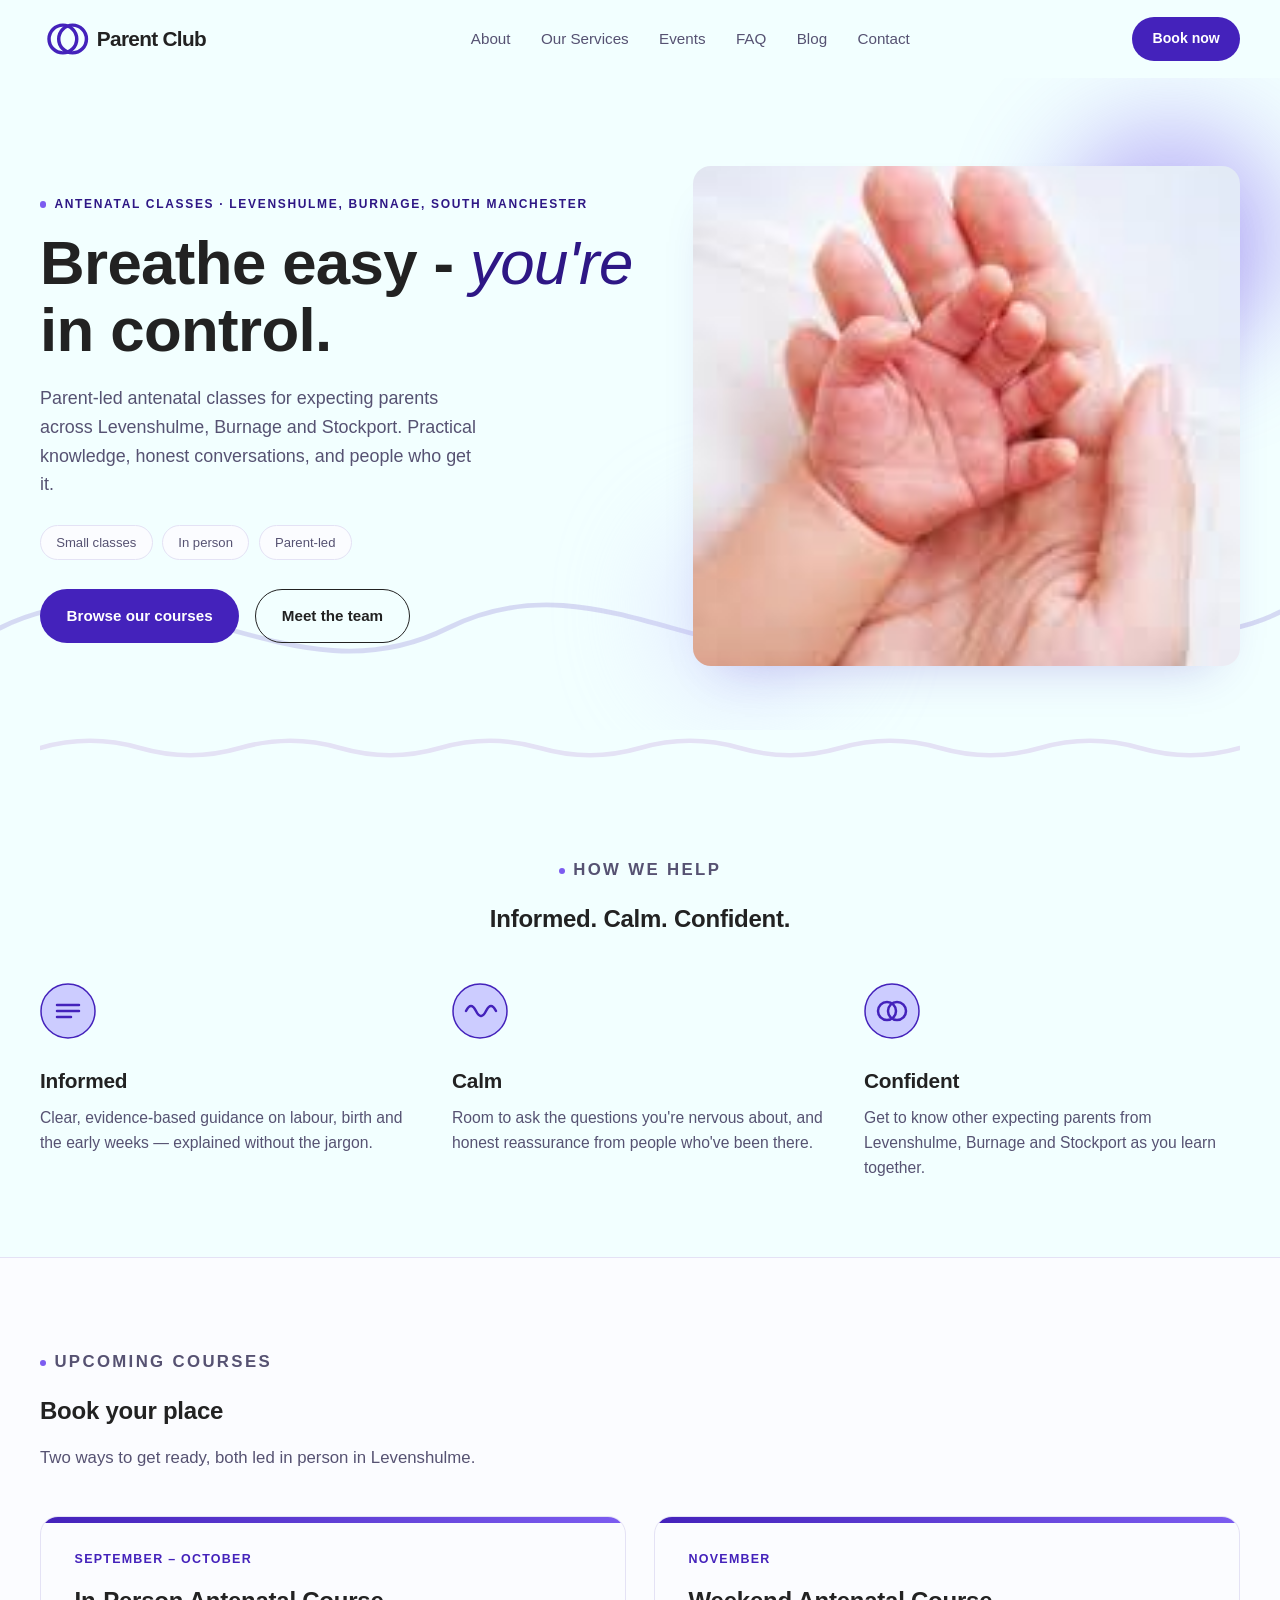
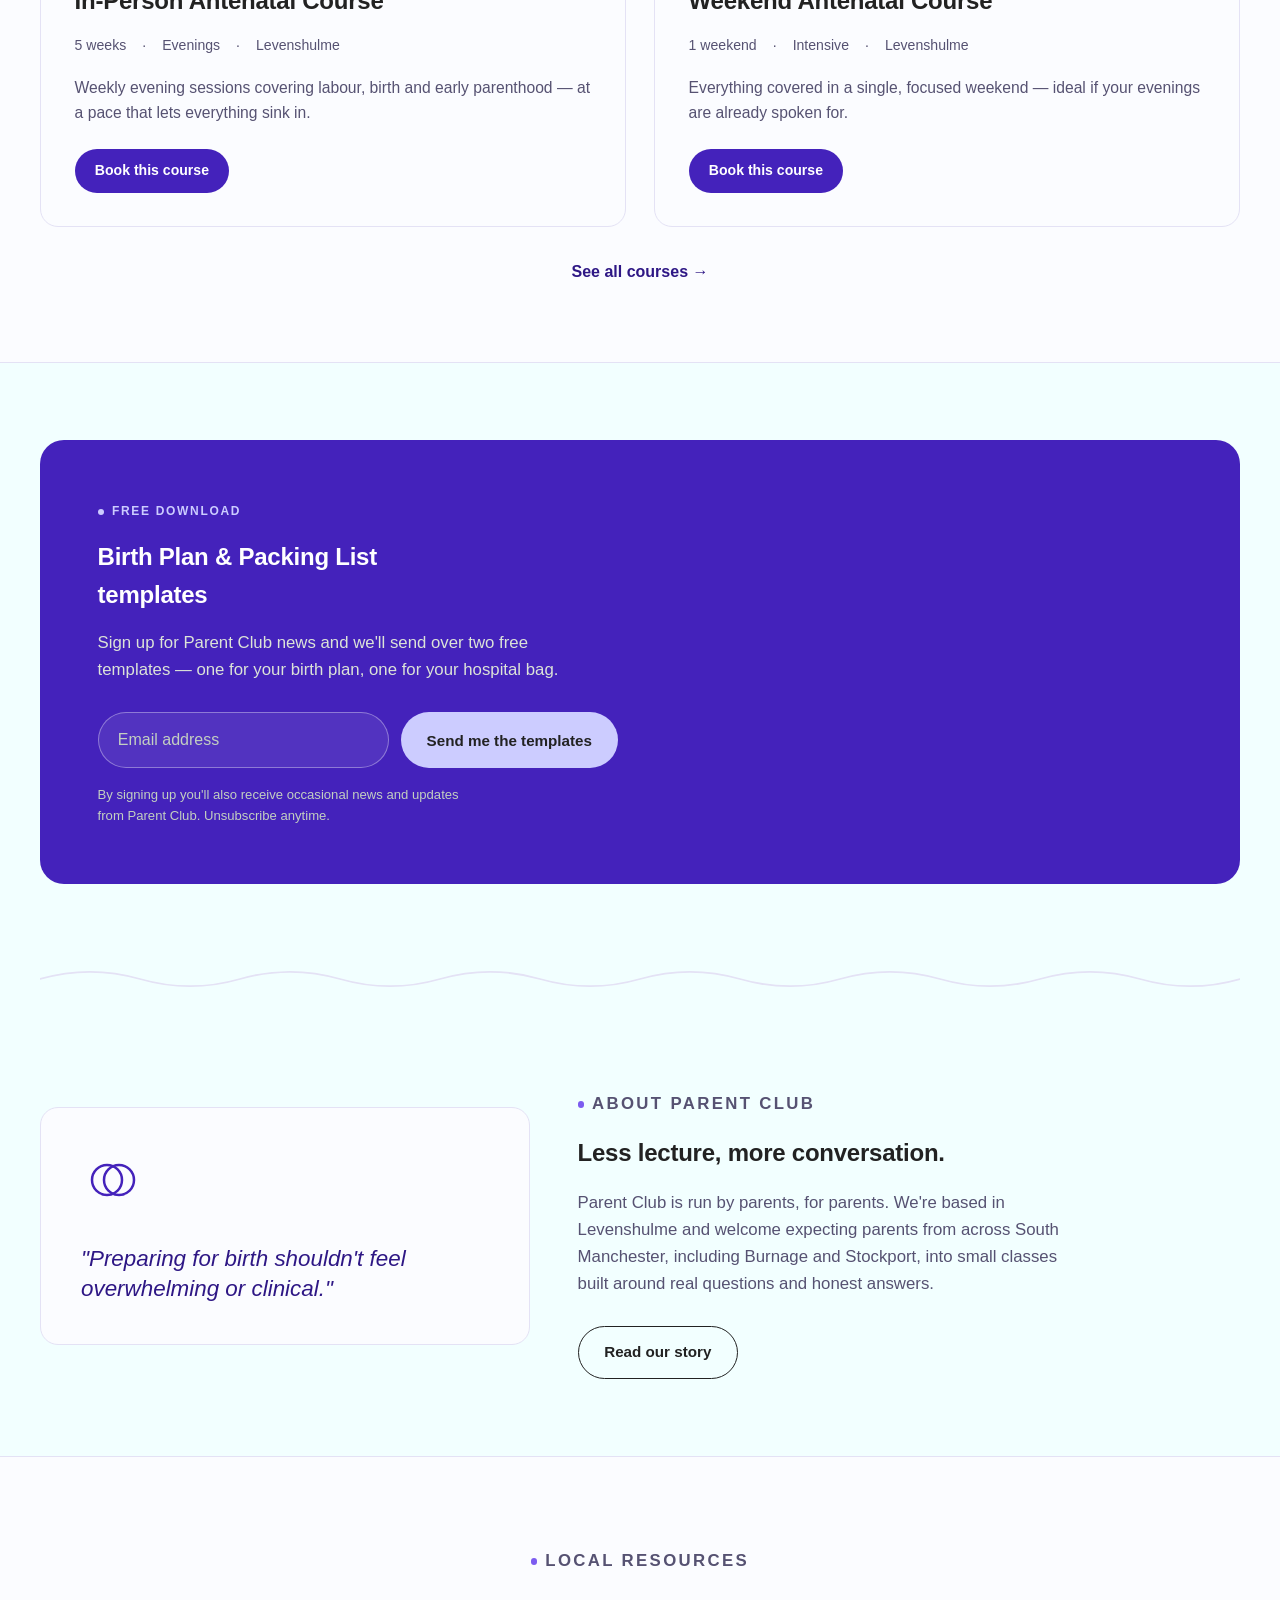
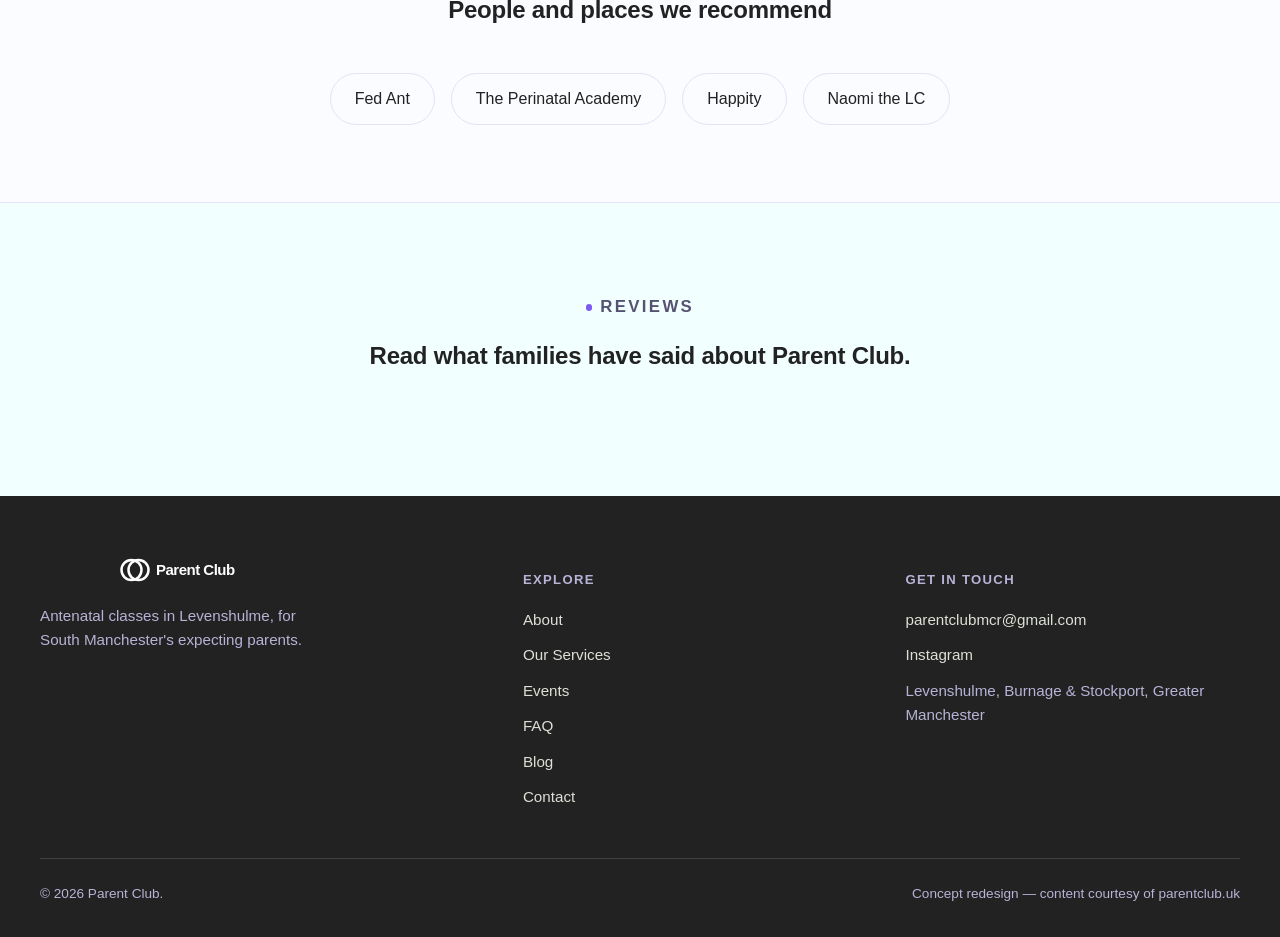
==== commit 471516ef: "Merge branch 'main' of https://github.com/Eddi3f/Parent-Club-QA" ====
--- a/index.html
+++ b/index.html
@@ -174,6 +174,21 @@
       </div>
     </div>
   </section>
+  <section class="section reviews-section">
+    <div class="container">
+
+        <div class="section-head center">
+            <p class="eyebrow">Reviews</p>
+            <h2>Read what families have said about Parent Club.</h2>
+        </div>
+        <div class="reviews-widget">
+            <!-- Elfsight Google Reviews | Untitled Google Reviews -->
+<script src="https://elfsightcdn.com/platform.js" async></script>
+<div class="elfsight-app-7644ab1b-7ca8-42f3-83bc-cafa7a6fe5e3" data-elfsight-app-lazy></div>
+        </div>
+
+    </div>
+</section>
 </main>
 <footer>
   <div class="container footer-grid">
@@ -209,4 +224,4 @@
 
   <script src="js/site.js"></script>
 </body>
-</html>+</html>
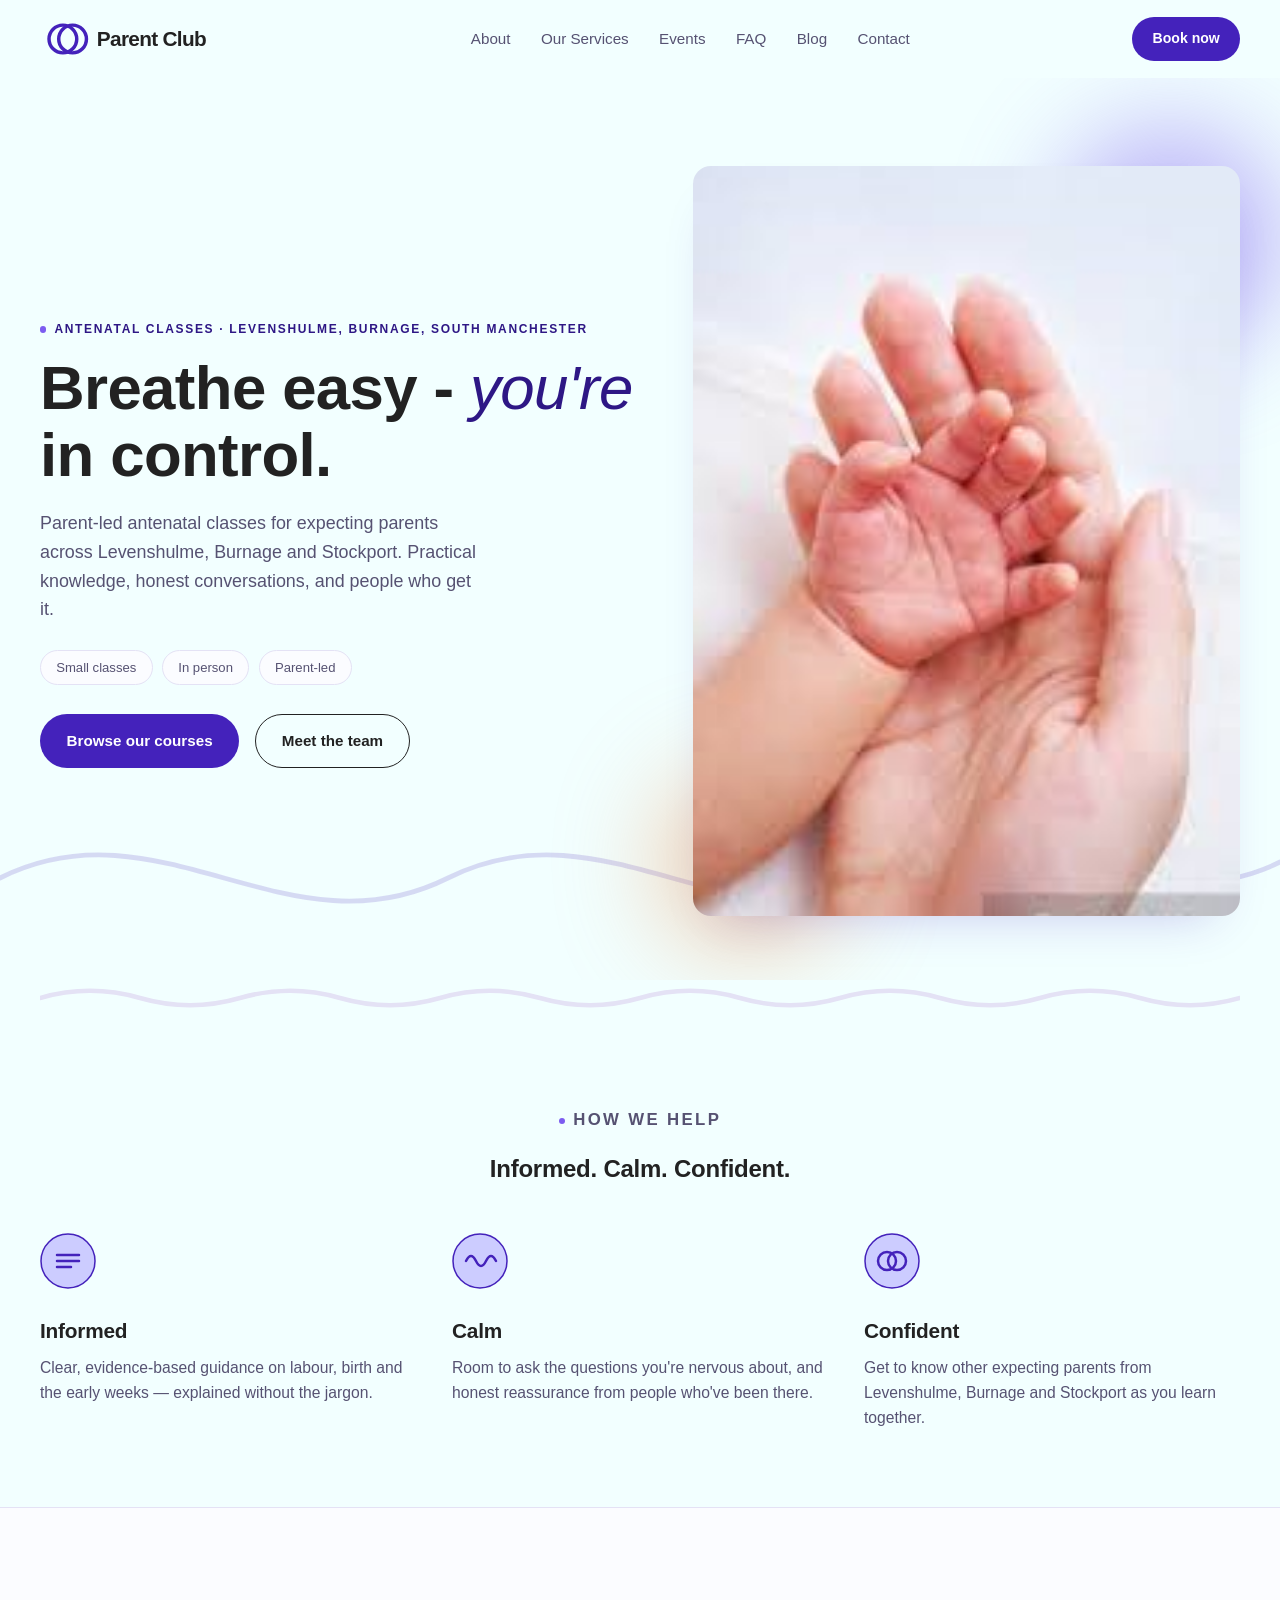
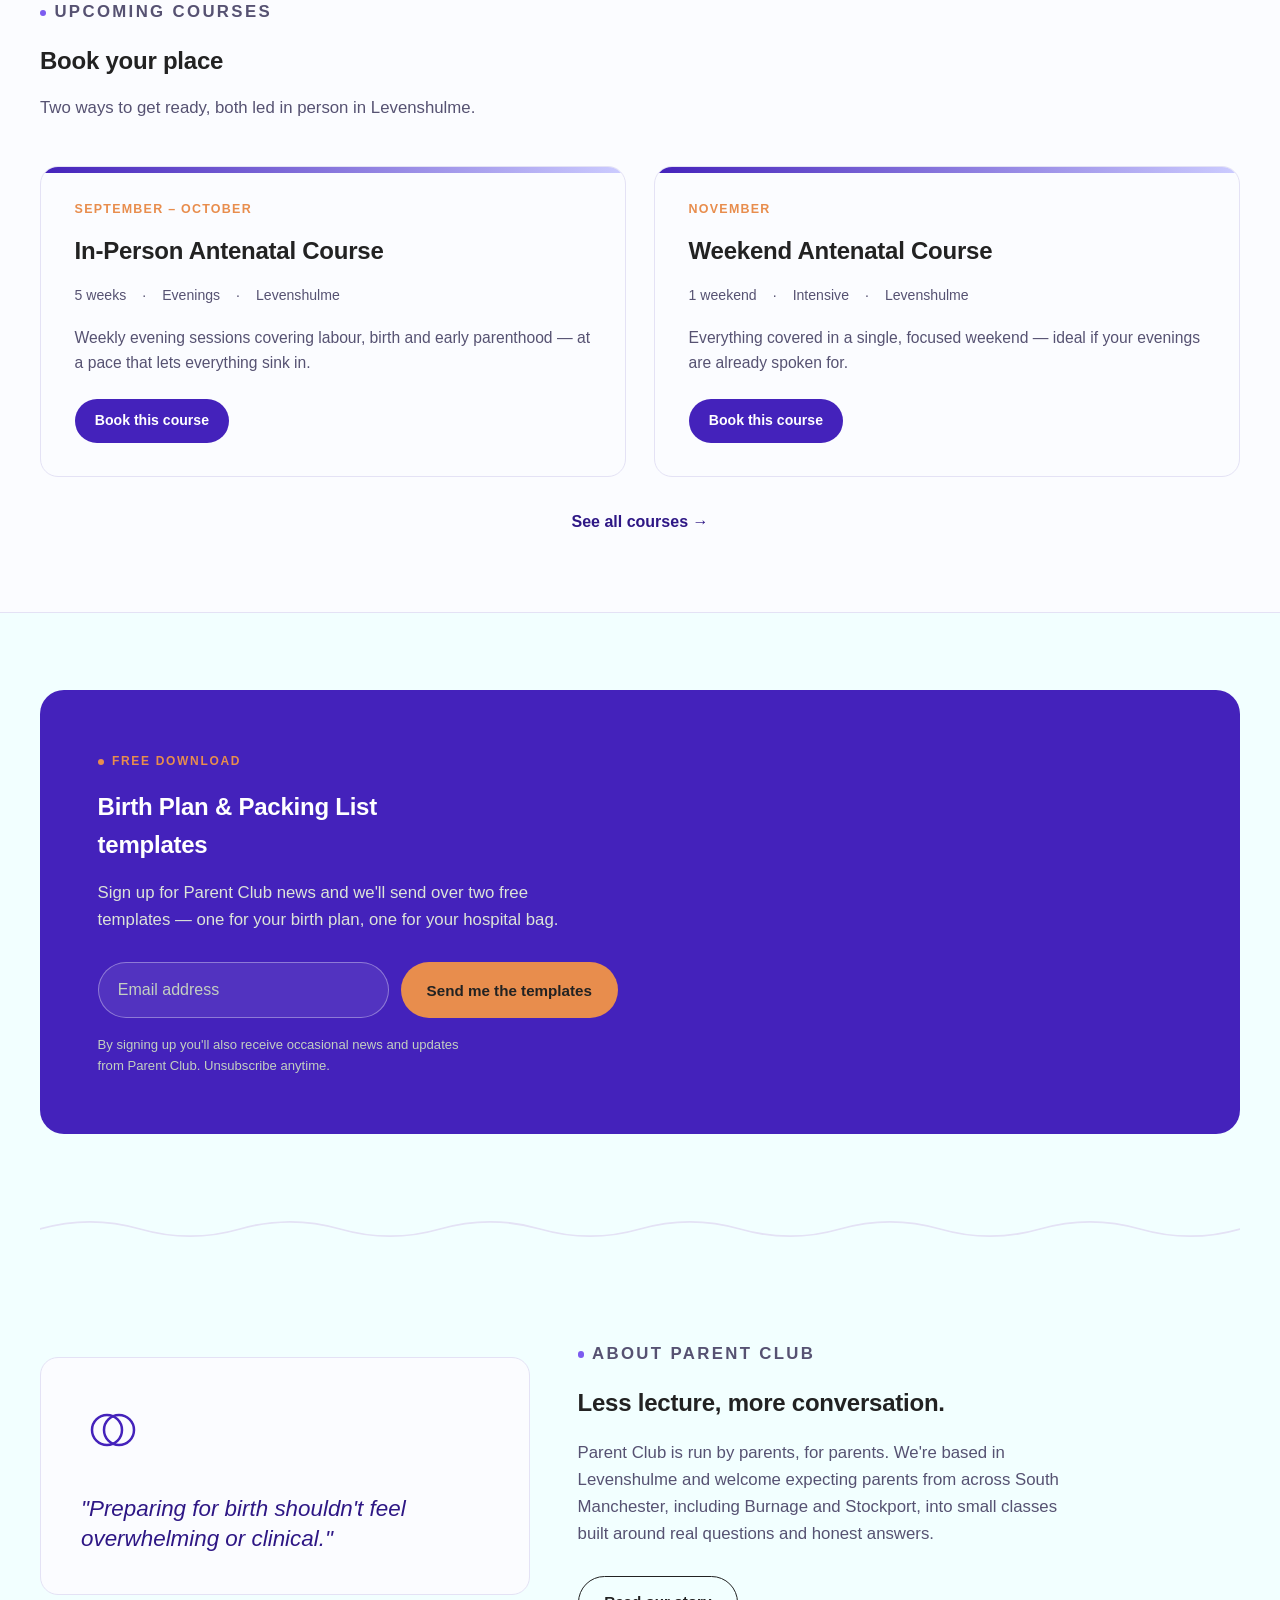
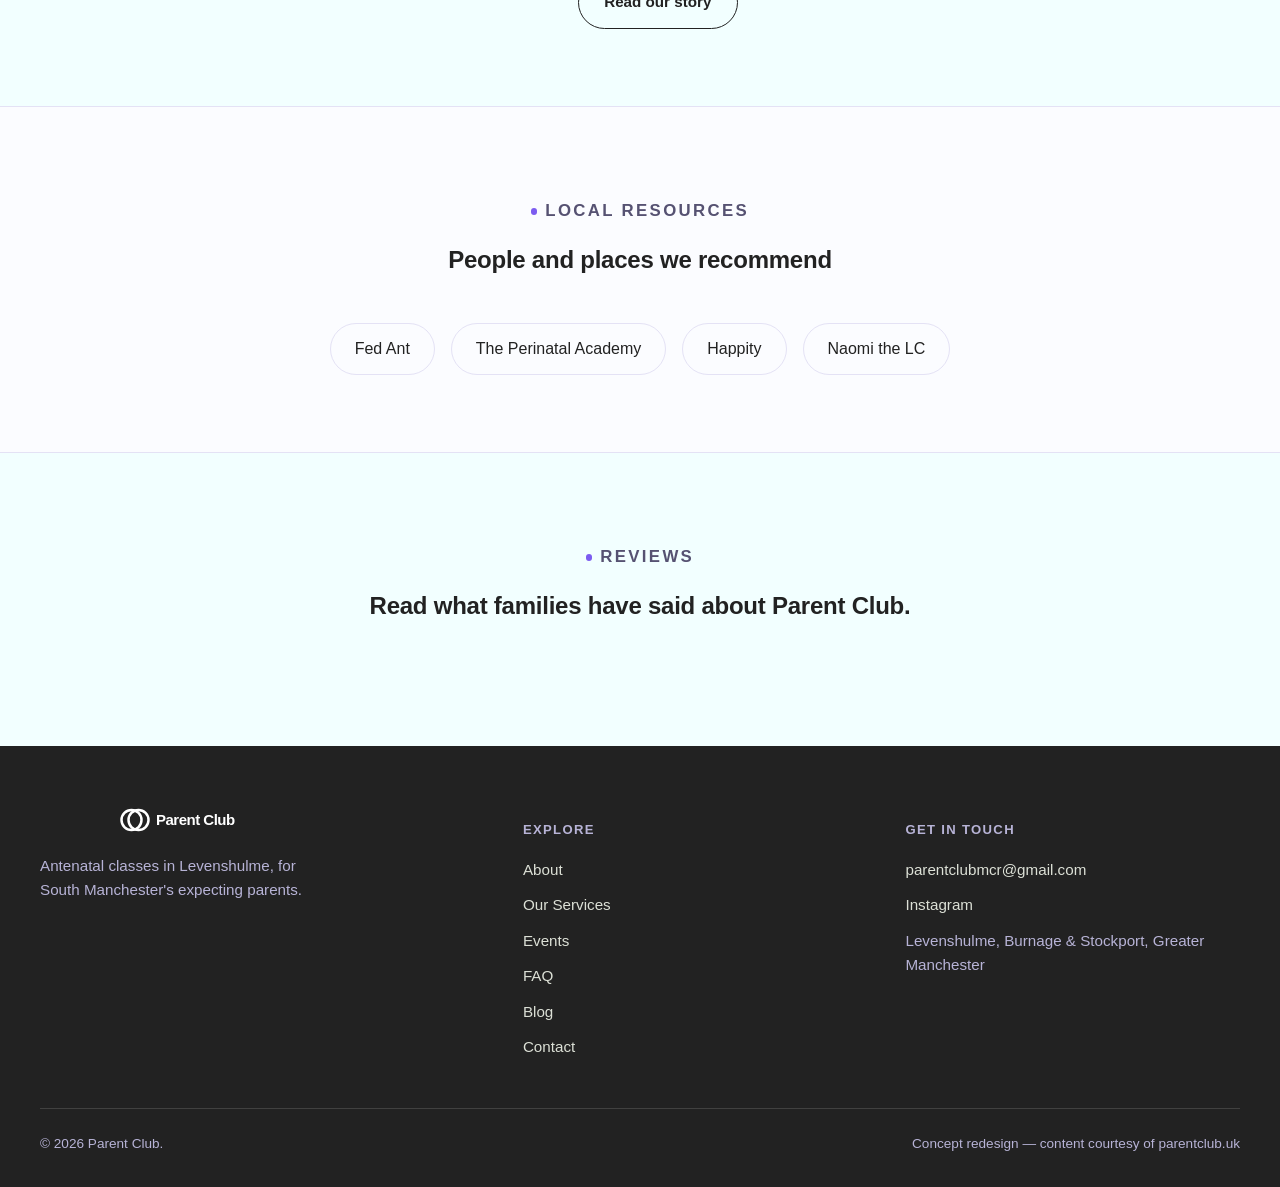
==== commit 33315b60: "Update social links layout, adjust image dimensions, and modify color variables in styles" ====
--- a/index.html
+++ b/index.html
@@ -55,7 +55,7 @@
       <div class="hero-visual">
         <div class="blob rose" aria-hidden="true"></div>
         <div class="blob honey" aria-hidden="true"></div>
-        <img src="Images/parent-club-antenatal-class.png" alt="Expecting parents chatting together in a calm community space" width="1122" height="500">
+        <img src="Images/parent-club-antenatal-class.png" alt="Parent Club Main Photo" width="1000" height="750">
       </div>
     </div>
     <svg class="hero-wave" viewBox="0 0 800 160" preserveAspectRatio="none" aria-hidden="true">
--- a/styles.css
+++ b/styles.css
@@ -8,7 +8,7 @@
     --pine-tint:#CCCCFF;
     --rose:#7C5CF0;
     --rose-deep:#4422BB;
-    --honey:#CCCCFF;
+    --honey:#e88d4d;
     --line:#E4E2F5;
     --footer-muted:#B7B3D6;
     --radius:18px;
@@ -52,7 +52,7 @@
   .btn-sm{ padding:.6rem 1.2rem; font-size:.88rem; }
 
   /* Header */
-  .site-header{ position:sticky; top:0; z-index:50; background:rgba(239,242,233,.88); backdrop-filter:blur(8px); border-bottom:1px solid transparent; transition:box-shadow .3s var(--ease), border-color .3s var(--ease); }
+  .site-header{ position:sticky; top:0; z-index:50; background:rgba(239,242,233,.88); -webkit-backdrop-filter:blur(8px); backdrop-filter:blur(8px); border-bottom:1px solid transparent; transition:box-shadow .3s var(--ease), border-color .3s var(--ease); }
   .site-header.scrolled{ box-shadow:0 8px 24px -18px rgba(38,35,30,.4); border-color:var(--line); }
   .nav-inner{ display:flex; align-items:center; justify-content:space-between; gap:1.5rem; padding-block:.85rem; }
   .brand{ display:flex; align-items:center; text-decoration:none; flex-shrink:0; }
@@ -99,9 +99,9 @@
   /* Courses */
   .courses-grid{ display:grid; grid-template-columns:repeat(2,1fr); gap:1.75rem; margin-bottom:2rem; }
   .course-card{ background:var(--paper-card); border:1px solid var(--line); border-radius:var(--radius); padding:2.1rem; position:relative; overflow:hidden; transition:transform .3s var(--ease), box-shadow .3s var(--ease); }
-  .course-card::before{ content:''; position:absolute; top:0; left:0; right:0; height:6px; background:linear-gradient(90deg,var(--pine),var(--rose)); }
+  .course-card::before{ content:''; position:absolute; top:0; left:0; right:0; height:6px; background:linear-gradient(90deg,var(--pine),var(--pine-tint)); }
   .course-card:hover{ transform:translateY(-6px); box-shadow:var(--shadow); }
-  .course-date{ font-size:.78rem; text-transform:uppercase; letter-spacing:.1em; color:var(--rose-deep); font-weight:700; margin-bottom:.75rem; display:block; }
+  .course-date{ font-size:.78rem; text-transform:uppercase; letter-spacing:.1em; color:var(--honey); font-weight:700; margin-bottom:.75rem; display:block; }
   .course-card h3{ font-size:1.5rem; margin-bottom:.85rem; }
   .course-meta{ display:flex; gap:1rem; color:var(--ink-soft); font-size:.88rem; margin-block:0 1.1rem; flex-wrap:wrap; }
   .course-card .desc{ color:var(--ink-soft); font-size:.98rem; margin-bottom:1.5rem; }
@@ -119,7 +119,7 @@
   .template-form input{ flex:1 1 230px; padding:.9rem 1.2rem; border-radius:999px; border:1px solid rgba(255,255,255,.35); background:rgba(255,255,255,.08); color:#fff; font-size:1rem; }
   .template-form input::placeholder{ color:#C3CFC1; }
   .template-form button{ background:var(--honey); color:var(--ink); border:none; }
-  .template-form button:hover{ background:#e6b45c; }
+  .template-form button:hover{ background:#d67735; }
   .form-note{ font-size:.82rem; color:#C3CFC1; max-width:52ch; }
   .form-success{ font-size:1.05rem; font-weight:600; color:var(--honey); }
 
@@ -211,7 +211,7 @@
 }
 
 .founder-role{
-    color:var(--pine);
+    color:var(--honey);
     font-weight:600;
     margin-bottom:1rem;
 }
@@ -236,7 +236,7 @@
 .blog-card .tag{ font-size:.74rem; text-transform:uppercase; letter-spacing:.1em; font-weight:700; color:var(--rose-deep); }
 .blog-card h3{ font-size:1.25rem; }
 .blog-card p{ color:var(--ink-soft); font-size:.95rem; }
-.blog-card .read{ margin-top:auto; font-weight:600; color:var(--rose-deep); text-decoration:none; font-size:.92rem; }
+.blog-card .read{ margin-top:auto; font-weight:600; color:var(--honey); text-decoration:none; font-size:.92rem; }
 .faq-item{ border:1px solid var(--line); border-radius:14px; background:var(--paper-card); margin-bottom:.9rem; overflow:hidden; }
 .faq-item summary{ cursor:pointer; list-style:none; padding:1.15rem 1.4rem; font-weight:600; font-size:1.05rem; display:flex; justify-content:space-between; align-items:center; gap:1rem; }
 .faq-item summary::-webkit-details-marker{ display:none; }
@@ -439,7 +439,7 @@
 .with-arrow { display: inline-flex; gap: .5rem; margin-top: 1.25rem; font-weight: 700; color: var(--honey); text-decoration: none; }
 .social-actions, .context-links { display: flex; flex-wrap: wrap; gap: .65rem; margin-top: 1.15rem; }
 .social-link, .context-links a { display: inline-flex; align-items: center; gap: .35rem; padding: .55rem .75rem; border: 1px solid var(--line); border-radius: 999px; text-decoration: none; font-size: .88rem; font-weight: 600; background: #fff; }
-.social-link { color: var(--pine-dark); }
+.social-link { color: var(--honey); }
 .compact-panel { display: flex; gap: 1rem; align-items: flex-start; }
 .compact-panel .panel-icon { flex: 0 0 auto; margin-bottom: 0; }
 .location-layout { display: grid; grid-template-columns: 1fr minmax(280px, .9fr); gap: clamp(1.5rem, 5vw, 5rem); align-items: center; }
